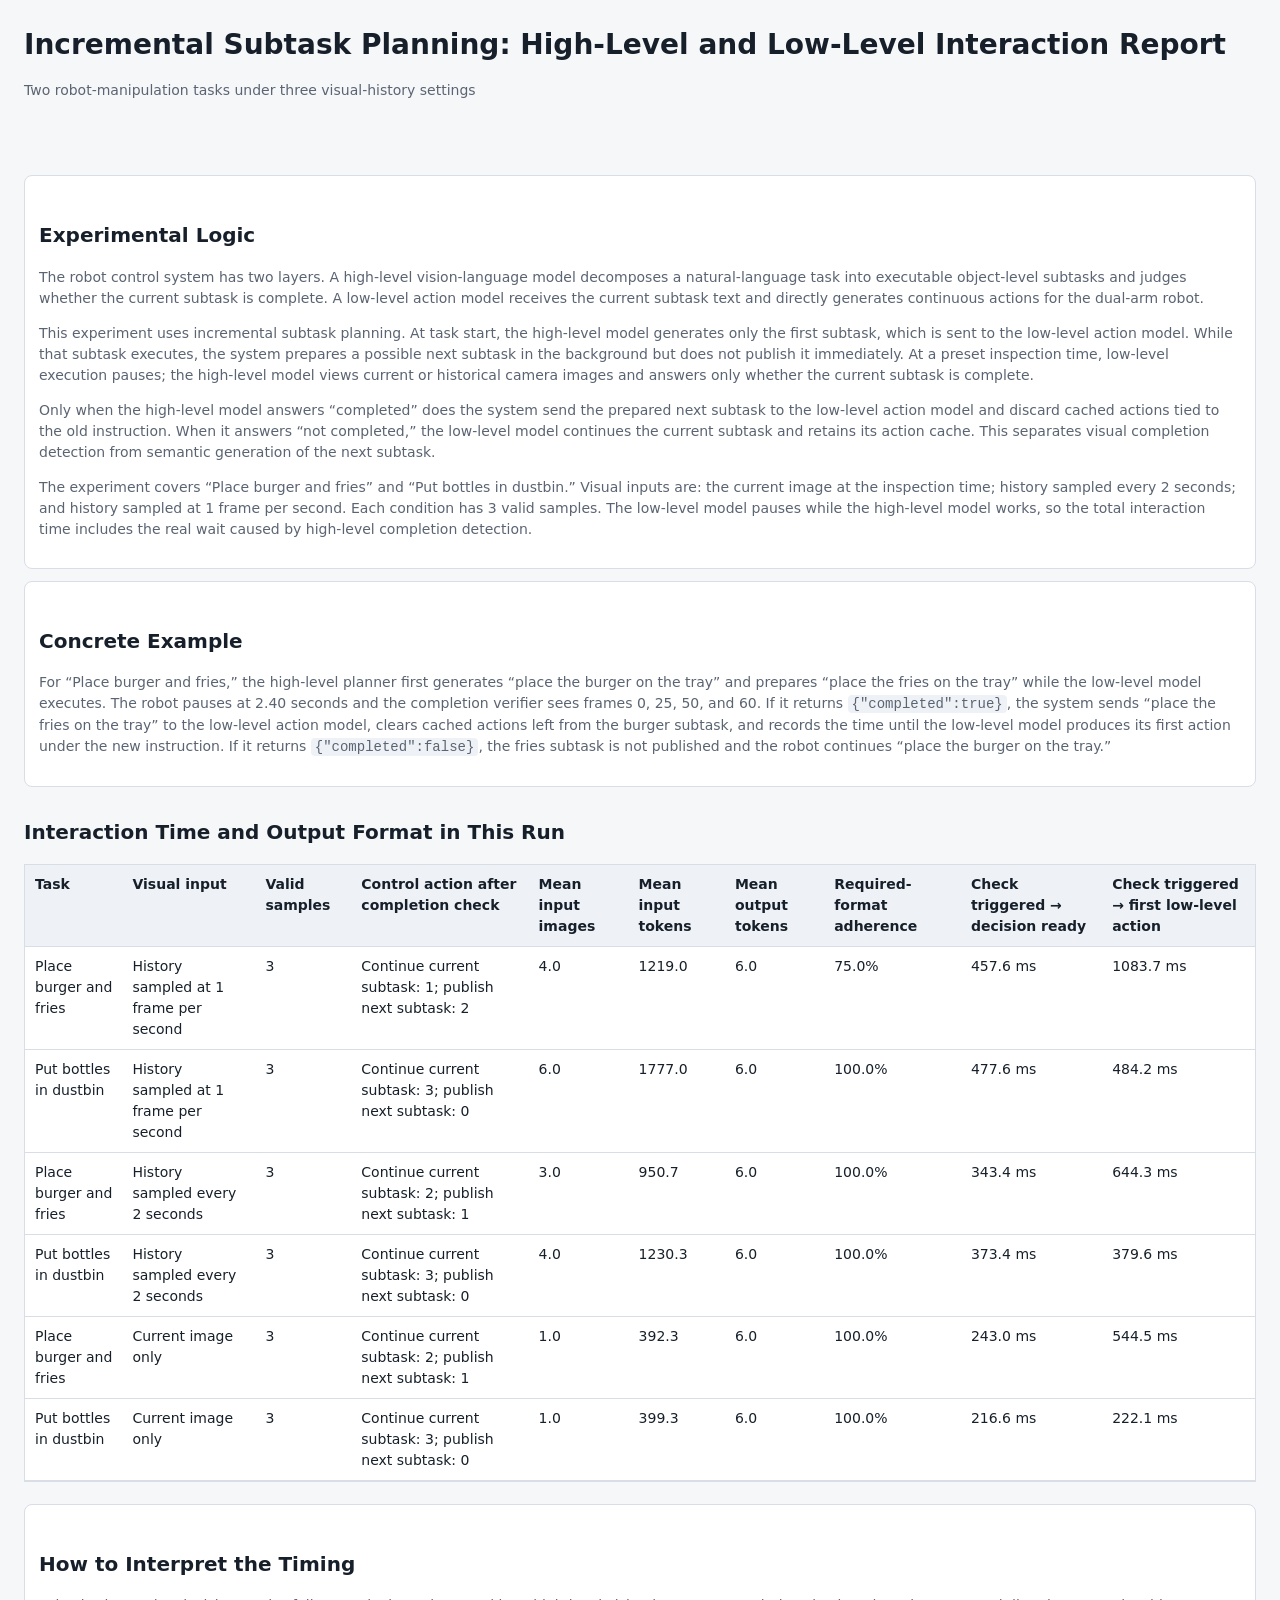
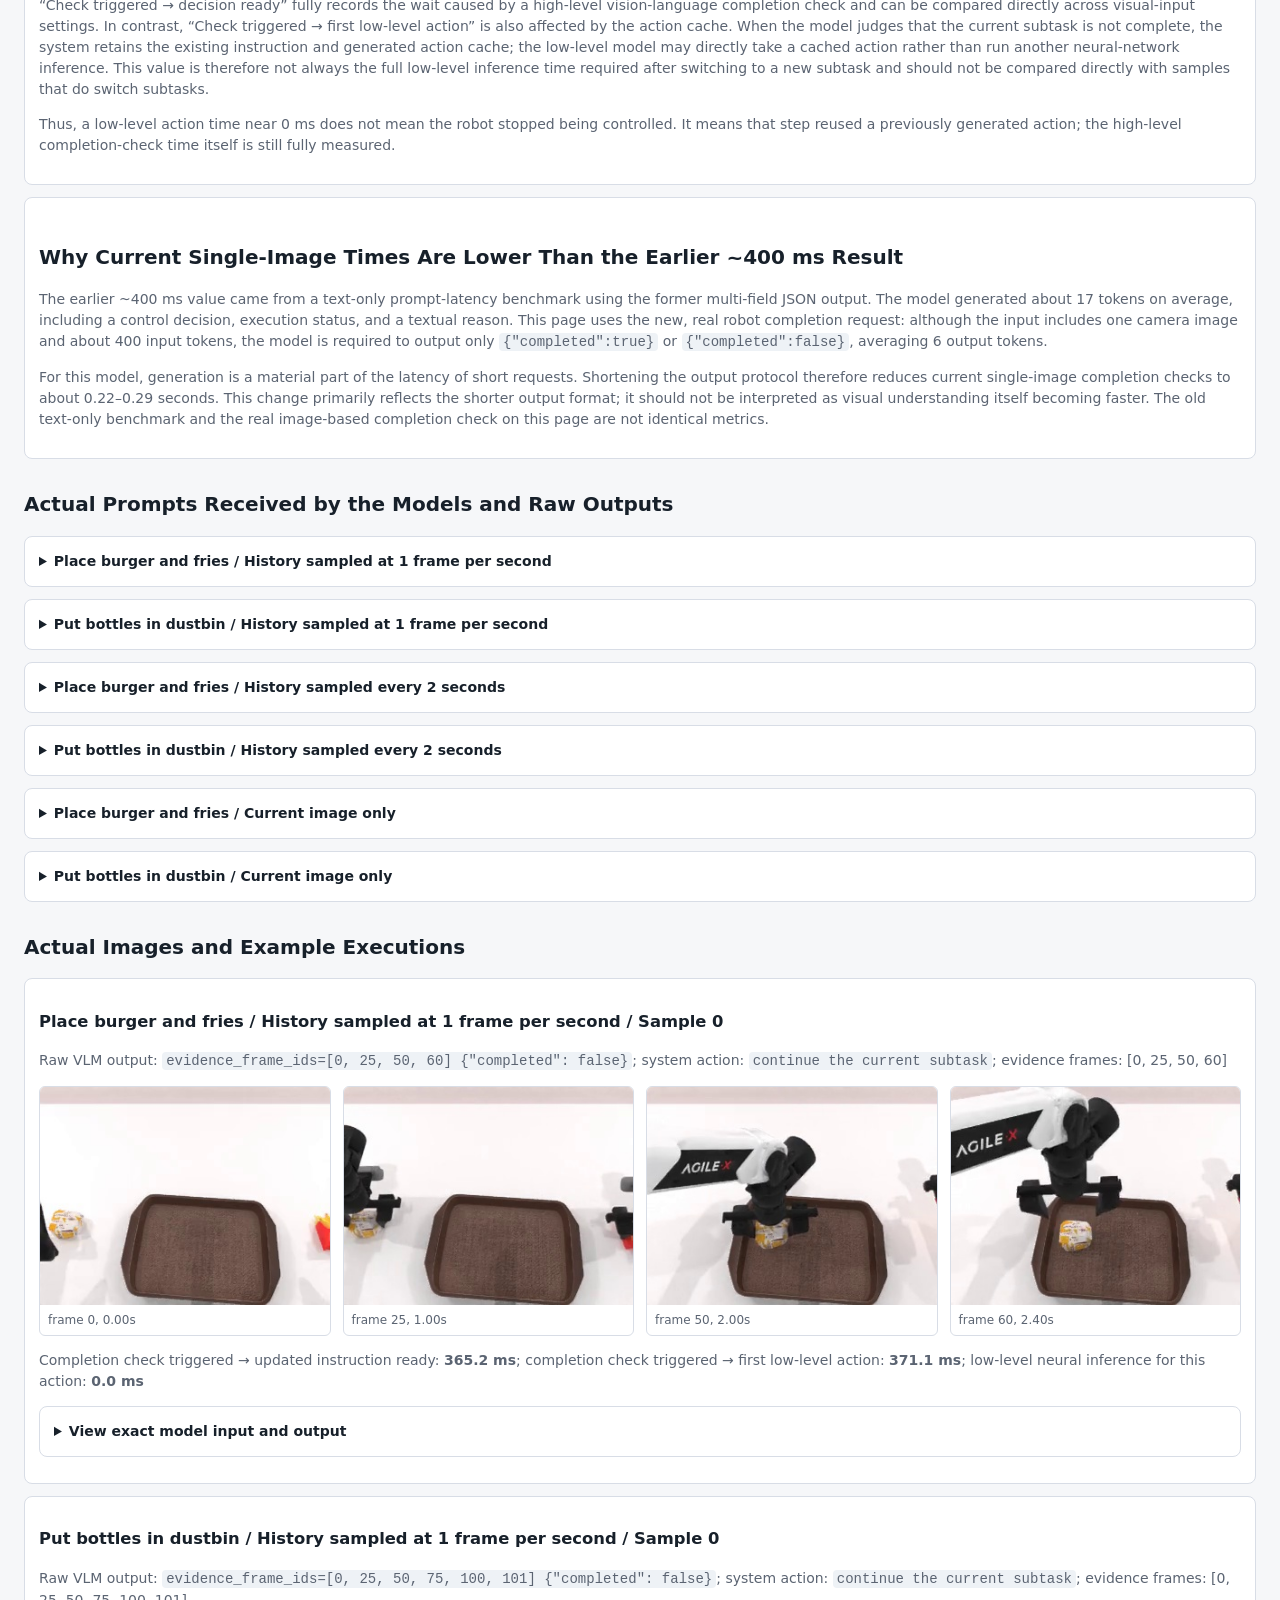
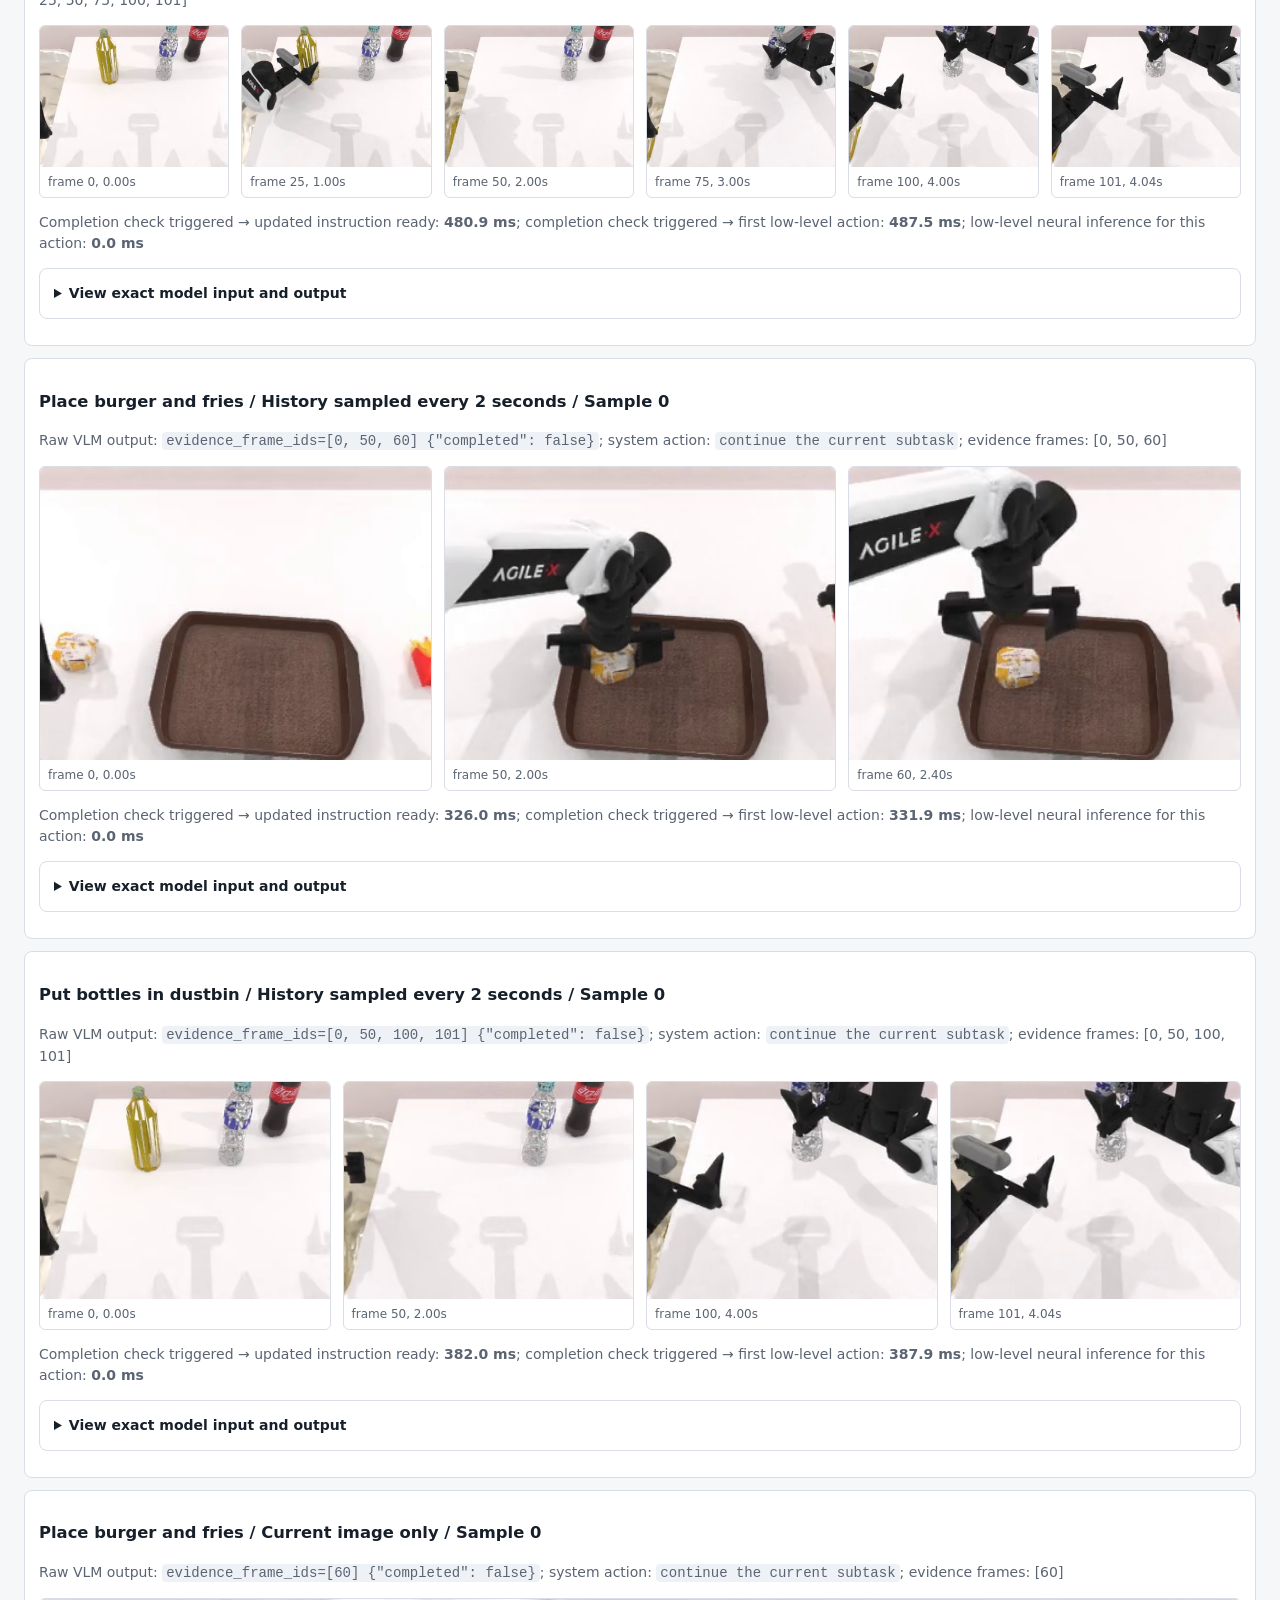
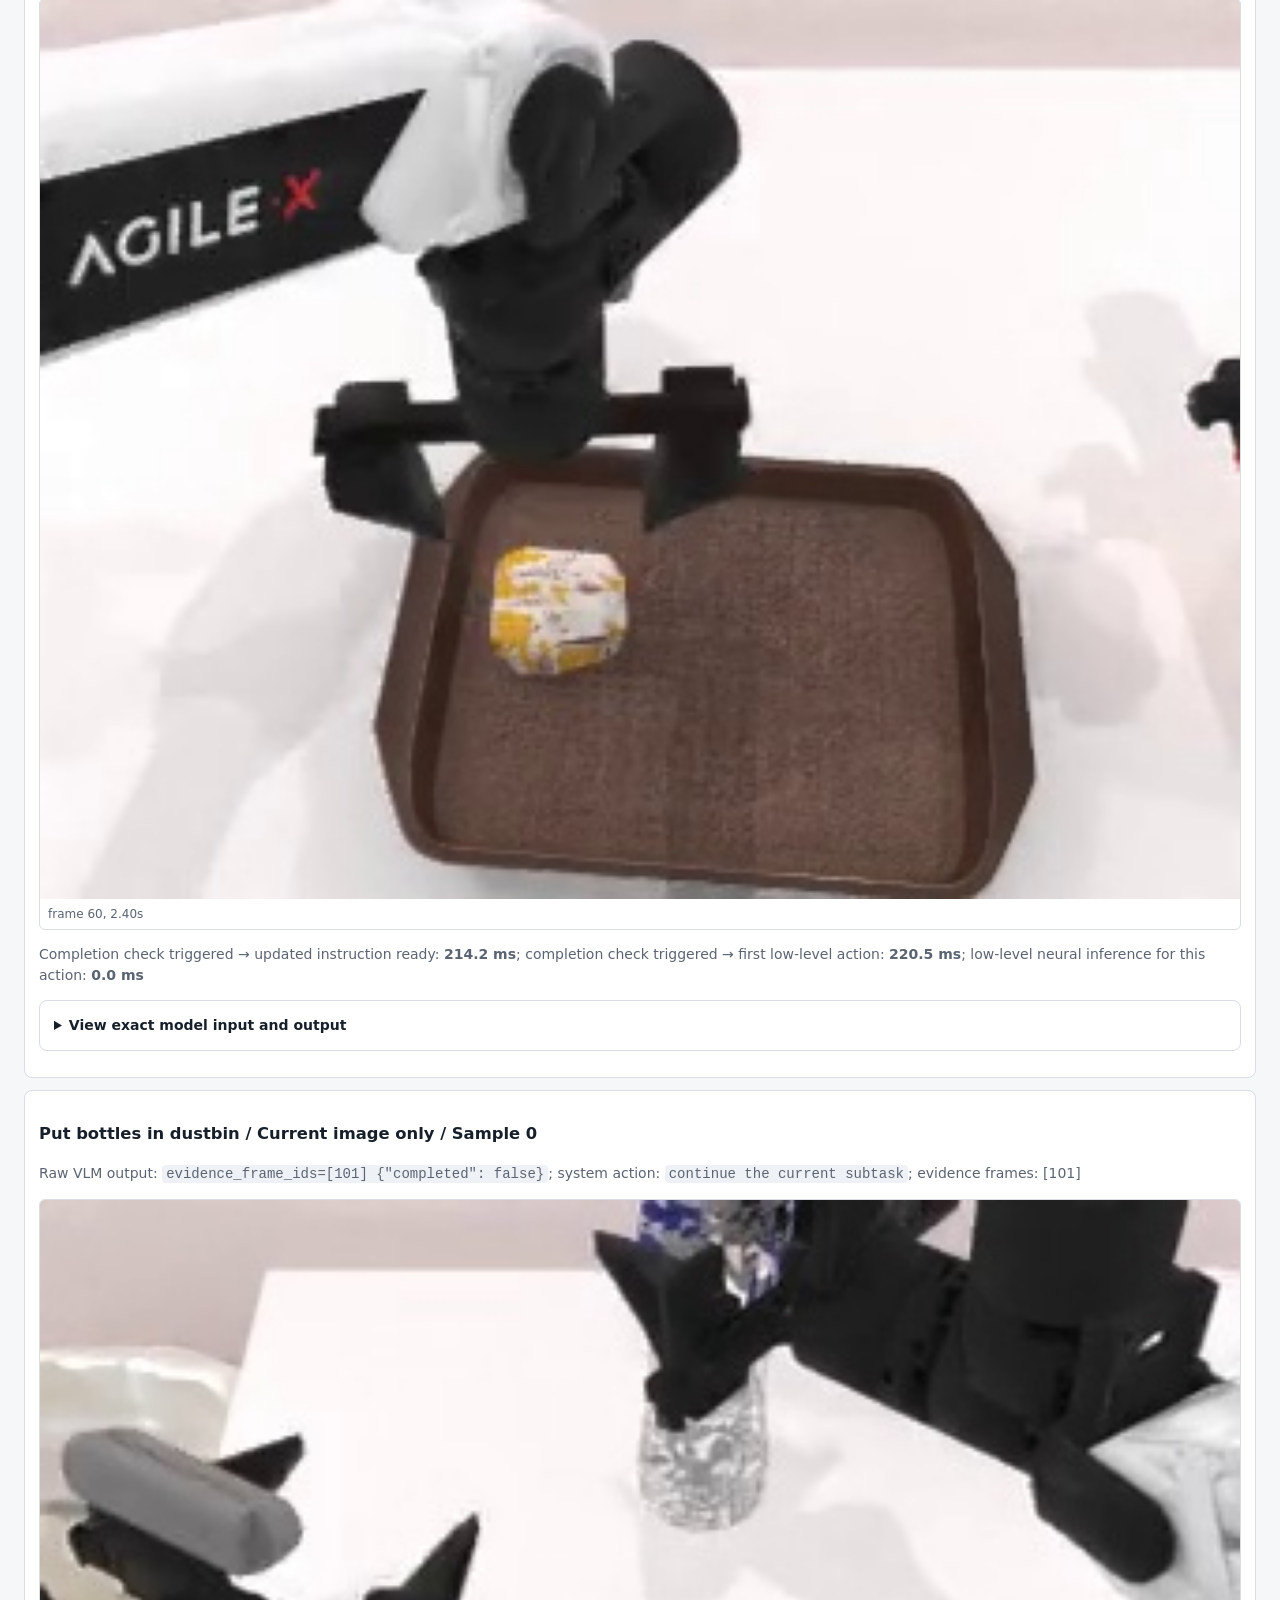
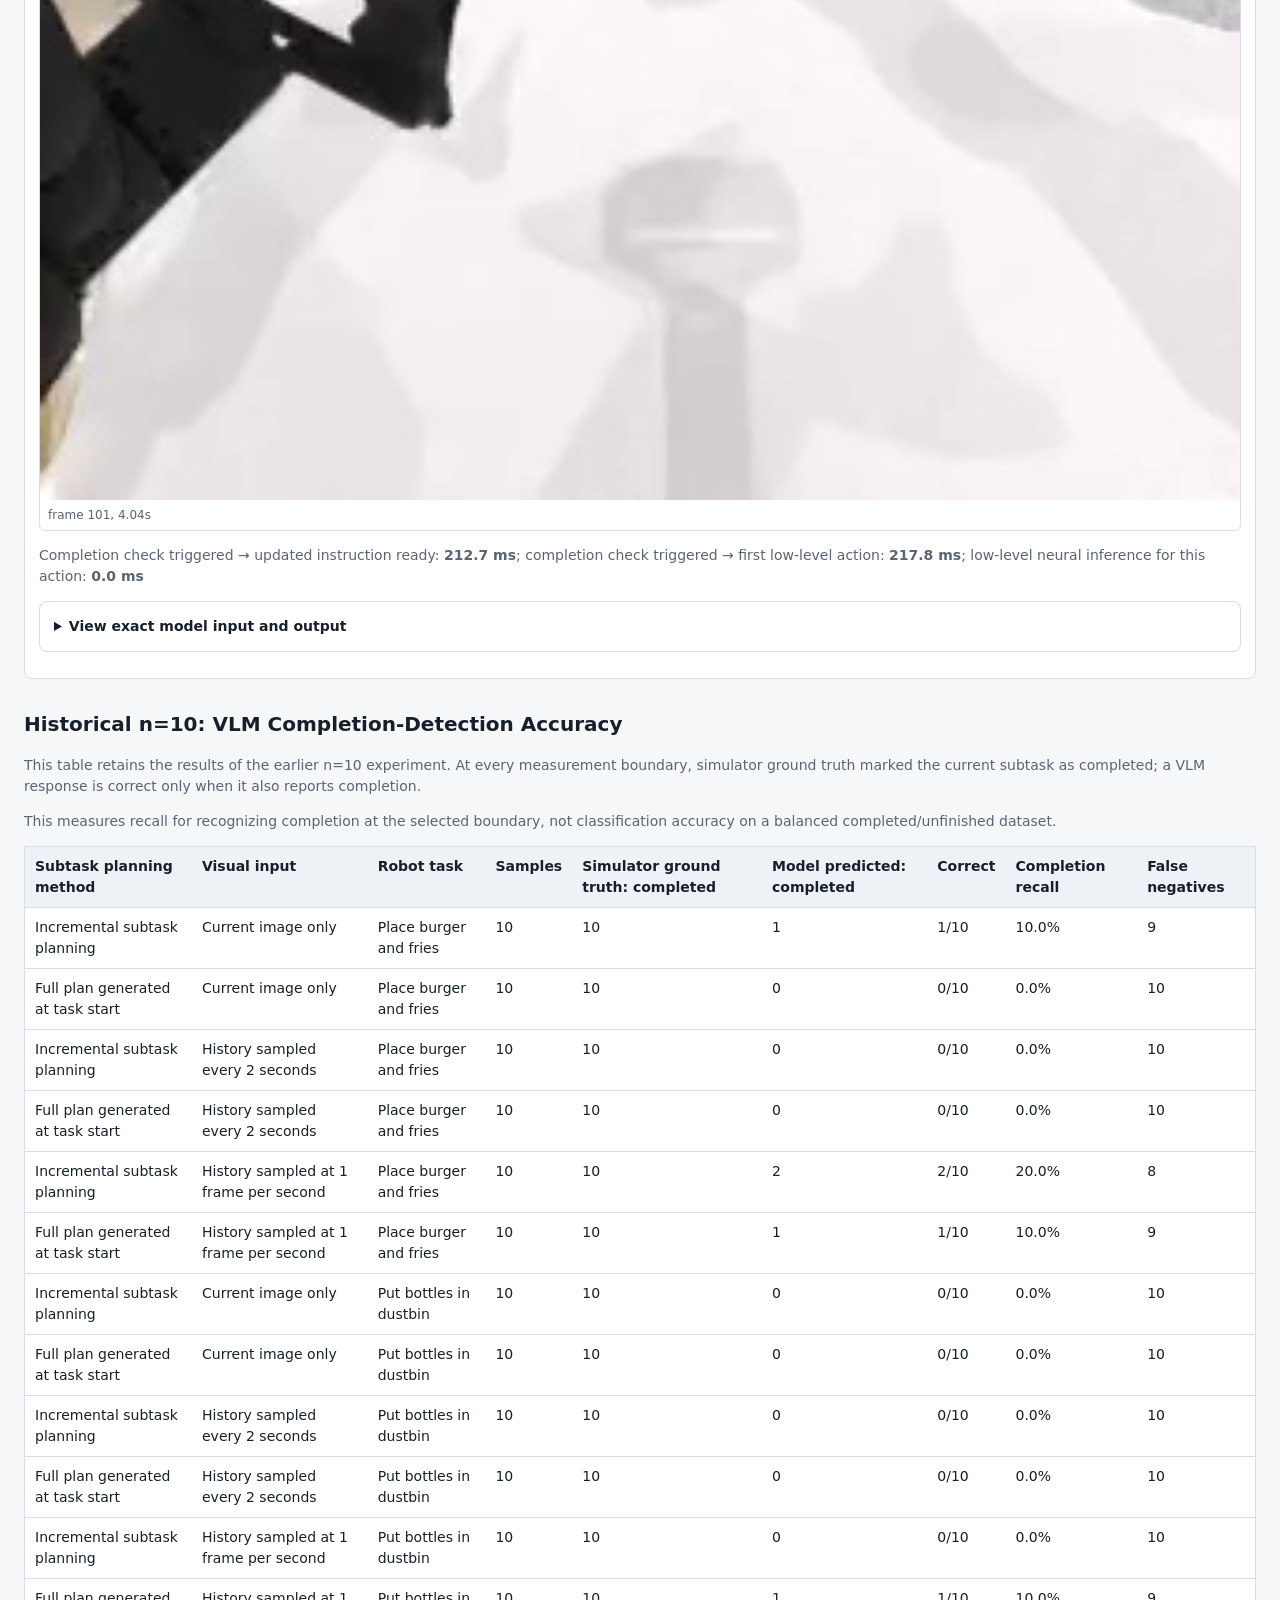
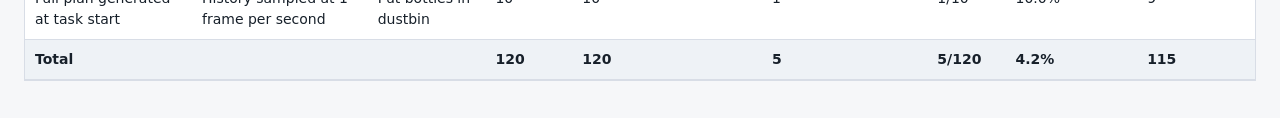
==== docs/high-level-visual-memory-report/index.html @ 2ee96599 "Add high-level visual memory for completion checks" ====
<!doctype html>
<html lang='en'><head><meta charset='utf-8'><meta name='viewport' content='width=device-width, initial-scale=1'>
<title>Incremental Subtask Planning: High-Level and Low-Level Interaction Report</title>
<style>
:root{--text:#17202a;--muted:#5b6472;--line:#d8dde6;--bg:#f6f7f9;--panel:#fff;--accent:#0f766e}
body{margin:0;background:var(--bg);color:var(--text);font:14px/1.5 system-ui,-apple-system,"Segoe UI",sans-serif}
header,main{max-width:1400px;margin:auto;padding:24px} h1{margin:0 0 8px;font-size:28px} h2{margin-top:30px;font-size:20px}
p{color:var(--muted)} table{display:block;width:100%;overflow-x:auto;border-collapse:collapse;background:var(--panel);border:1px solid var(--line);margin:12px 0 22px}
th,td{padding:9px 10px;border-bottom:1px solid var(--line);text-align:left;vertical-align:top} th{background:#eef2f6}
.note,.example,details{background:var(--panel);border:1px solid var(--line);border-radius:8px;padding:14px;margin:12px 0} summary{cursor:pointer;font-weight:650}
pre{white-space:pre-wrap;overflow-wrap:anywhere;background:#101828;color:#f2f4f7;border-radius:6px;padding:12px;font-size:12px}
.frames{display:grid;grid-template-columns:repeat(auto-fit,minmax(190px,1fr));gap:12px} figure{margin:0;border:1px solid var(--line);border-radius:6px;overflow:hidden} img{display:block;width:100%} figcaption{padding:6px 8px;color:var(--muted);font-size:12px}
code{background:#eef2f6;padding:1px 4px;border-radius:4px}
@media (max-width:640px){header,main{padding:16px}h1{font-size:24px}th,td{padding:8px;font-size:12px}}
</style></head><body><header><h1>Incremental Subtask Planning: High-Level and Low-Level Interaction Report</h1><p>Two robot-manipulation tasks under three visual-history settings</p></header><main>
<section class='note'><h2>Experimental Logic</h2>
<p>The robot control system has two layers. A high-level vision-language model decomposes a natural-language task into executable object-level subtasks and judges whether the current subtask is complete. A low-level action model receives the current subtask text and directly generates continuous actions for the dual-arm robot.</p>
<p>This experiment uses incremental subtask planning. At task start, the high-level model generates only the first subtask, which is sent to the low-level action model. While that subtask executes, the system prepares a possible next subtask in the background but does not publish it immediately. At a preset inspection time, low-level execution pauses; the high-level model views current or historical camera images and answers only whether the current subtask is complete.</p>
<p>Only when the high-level model answers “completed” does the system send the prepared next subtask to the low-level action model and discard cached actions tied to the old instruction. When it answers “not completed,” the low-level model continues the current subtask and retains its action cache. This separates visual completion detection from semantic generation of the next subtask.</p>
<p>The experiment covers “Place burger and fries” and “Put bottles in dustbin.” Visual inputs are: the current image at the inspection time; history sampled every 2 seconds; and history sampled at 1 frame per second. Each condition has 3 valid samples. The low-level model pauses while the high-level model works, so the total interaction time includes the real wait caused by high-level completion detection.</p>
</section>
<section class='note'><h2>Concrete Example</h2>
<p>For “Place burger and fries,” the high-level planner first generates “place the burger on the tray” and prepares “place the fries on the tray” while the low-level model executes. The robot pauses at 2.40 seconds and the completion verifier sees frames 0, 25, 50, and 60. If it returns <code>{"completed":true}</code>, the system sends “place the fries on the tray” to the low-level action model, clears cached actions left from the burger subtask, and records the time until the low-level model produces its first action under the new instruction. If it returns <code>{"completed":false}</code>, the fries subtask is not published and the robot continues “place the burger on the tray.”</p></section>
<h2>Interaction Time and Output Format in This Run</h2><table><thead><tr><th>Task</th><th>Visual input</th><th>Valid samples</th><th>Control action after completion check</th><th>Mean input images</th><th>Mean input tokens</th><th>Mean output tokens</th><th>Required-format adherence</th><th>Check triggered → decision ready</th><th>Check triggered → first low-level action</th></tr></thead><tbody><tr><td>Place burger and fries</td><td>History sampled at 1 frame per second</td><td>3</td><td>Continue current subtask: 1; publish next subtask: 2</td><td>4.0</td><td>1219.0</td><td>6.0</td><td>75.0%</td><td>457.6 ms</td><td>1083.7 ms</td></tr><tr><td>Put bottles in dustbin</td><td>History sampled at 1 frame per second</td><td>3</td><td>Continue current subtask: 3; publish next subtask: 0</td><td>6.0</td><td>1777.0</td><td>6.0</td><td>100.0%</td><td>477.6 ms</td><td>484.2 ms</td></tr><tr><td>Place burger and fries</td><td>History sampled every 2 seconds</td><td>3</td><td>Continue current subtask: 2; publish next subtask: 1</td><td>3.0</td><td>950.7</td><td>6.0</td><td>100.0%</td><td>343.4 ms</td><td>644.3 ms</td></tr><tr><td>Put bottles in dustbin</td><td>History sampled every 2 seconds</td><td>3</td><td>Continue current subtask: 3; publish next subtask: 0</td><td>4.0</td><td>1230.3</td><td>6.0</td><td>100.0%</td><td>373.4 ms</td><td>379.6 ms</td></tr><tr><td>Place burger and fries</td><td>Current image only</td><td>3</td><td>Continue current subtask: 2; publish next subtask: 1</td><td>1.0</td><td>392.3</td><td>6.0</td><td>100.0%</td><td>243.0 ms</td><td>544.5 ms</td></tr><tr><td>Put bottles in dustbin</td><td>Current image only</td><td>3</td><td>Continue current subtask: 3; publish next subtask: 0</td><td>1.0</td><td>399.3</td><td>6.0</td><td>100.0%</td><td>216.6 ms</td><td>222.1 ms</td></tr></tbody></table>
<section class='note'><h2>How to Interpret the Timing</h2><p>“Check triggered → decision ready” fully records the wait caused by a high-level vision-language completion check and can be compared directly across visual-input settings. In contrast, “Check triggered → first low-level action” is also affected by the action cache. When the model judges that the current subtask is not complete, the system retains the existing instruction and generated action cache; the low-level model may directly take a cached action rather than run another neural-network inference. This value is therefore not always the full low-level inference time required after switching to a new subtask and should not be compared directly with samples that do switch subtasks.</p><p>Thus, a low-level action time near 0 ms does not mean the robot stopped being controlled. It means that step reused a previously generated action; the high-level completion-check time itself is still fully measured.</p></section>
<section class='note'><h2>Why Current Single-Image Times Are Lower Than the Earlier ~400 ms Result</h2><p>The earlier ~400 ms value came from a text-only prompt-latency benchmark using the former multi-field JSON output. The model generated about 17 tokens on average, including a control decision, execution status, and a textual reason. This page uses the new, real robot completion request: although the input includes one camera image and about 400 input tokens, the model is required to output only <code>{"completed":true}</code> or <code>{"completed":false}</code>, averaging 6 output tokens.</p><p>For this model, generation is a material part of the latency of short requests. Shortening the output protocol therefore reduces current single-image completion checks to about 0.22–0.29 seconds. This change primarily reflects the shorter output format; it should not be interpreted as visual understanding itself becoming faster. The old text-only benchmark and the real image-based completion check on this page are not identical metrics.</p></section>
<h2>Actual Prompts Received by the Models and Raw Outputs</h2><details><summary>Place burger and fries / History sampled at 1 frame per second</summary><p>The following is the exact English input sent to the models and their raw output, retained for reproducibility.</p><h4>Completion verifier: full input</h4><pre>Verify whether the current robot subtask is completed.
Task: Pick up the rounded rectangular hamburg wrap and the Golden fries in red carton box together, then drop on the medium flat tray
Current subtask: Pick up the rounded rectangular hamburg wrap and the Golden fries in red carton box and place them on the medium flat tray
Images: 4 accumulated head-camera frames not previously sent to high-level: [0, 25, 50, 60]
Use completed=true only when the subtask&#x27;s final goal state is clearly visible. Otherwise use completed=false.
Return exactly one JSON object and no Markdown:
{&quot;completed&quot;: true | false}</pre><h4>Completion verifier: raw output</h4><pre>evidence_frame_ids=[0, 25, 50, 60]
{&quot;completed&quot;: false}</pre><h4>Next-subtask planner: full input</h4><pre>Generate the next object-level robot subtask.
Task: Pick up the rounded rectangular hamburg wrap and the Golden fries in red carton box together, then drop on the medium flat tray
Current subtask: Pick up the rounded rectangular hamburg wrap and the Golden fries in red carton box and place them on the medium flat tray
Next subtask index: 2
The new subtask must name the object and its final target.
Do not repeat the current subtask. Do not verify completion.
Do not output a grasp-only, lift-only, move-only, or release-only step.
Return exactly one JSON object and no Markdown:
{&quot;next_subtask&quot;: string}</pre><h4>Next-subtask planner: raw output</h4><pre>evidence_frame_ids=[]; text_only=true
{&quot;next_subtask&quot;: &quot;Pick up the rounded rectangular hamburg wrap and place it on the medium flat tray&quot;}</pre></details><details><summary>Put bottles in dustbin / History sampled at 1 frame per second</summary><p>The following is the exact English input sent to the models and their raw output, retained for reproducibility.</p><h4>Completion verifier: full input</h4><pre>Verify whether the current robot subtask is completed.
Task: Move the plastic bottle with two distinct parts, the bottle with blue highlights, and the plastic bottle with ridges near bottom into the curved rectangular trash can on the left of the table.
Current subtask: Move the plastic bottle with two distinct parts into the curved rectangular trash can on the left of the table.
Images: 6 accumulated head-camera frames not previously sent to high-level: [0, 25, 50, 75, 100, 101]
Use completed=true only when the subtask&#x27;s final goal state is clearly visible. Otherwise use completed=false.
Return exactly one JSON object and no Markdown:
{&quot;completed&quot;: true | false}</pre><h4>Completion verifier: raw output</h4><pre>evidence_frame_ids=[0, 25, 50, 75, 100, 101]
{&quot;completed&quot;: false}</pre><h4>Next-subtask planner: full input</h4><pre>Generate the next object-level robot subtask.
Task: Move the plastic bottle with two distinct parts, the bottle with blue highlights, and the plastic bottle with ridges near bottom into the curved rectangular trash can on the left of the table.
Current subtask: Move the plastic bottle with two distinct parts into the curved rectangular trash can on the left of the table.
Next subtask index: 2
The new subtask must name the object and its final target.
Do not repeat the current subtask. Do not verify completion.
Do not output a grasp-only, lift-only, move-only, or release-only step.
Return exactly one JSON object and no Markdown:
{&quot;next_subtask&quot;: string}</pre><h4>Next-subtask planner: raw output</h4><pre>evidence_frame_ids=[]; text_only=true
{&quot;next_subtask&quot;: &quot;Move the bottle with blue highlights into the curved rectangular trash can on the left of the table.&quot;}</pre></details><details><summary>Place burger and fries / History sampled every 2 seconds</summary><p>The following is the exact English input sent to the models and their raw output, retained for reproducibility.</p><h4>Completion verifier: full input</h4><pre>Verify whether the current robot subtask is completed.
Task: Pick up the rounded rectangular hamburg wrap and the Crispy potato fries with red box and place them on the flat brown serving tray.
Current subtask: Pick up the rounded rectangular hamburg wrap and place it on the flat brown serving tray
Images: 3 accumulated head-camera frames not previously sent to high-level: [0, 50, 60]
Use completed=true only when the subtask&#x27;s final goal state is clearly visible. Otherwise use completed=false.
Return exactly one JSON object and no Markdown:
{&quot;completed&quot;: true | false}</pre><h4>Completion verifier: raw output</h4><pre>evidence_frame_ids=[0, 50, 60]
{&quot;completed&quot;: false}</pre><h4>Next-subtask planner: full input</h4><pre>Generate the next object-level robot subtask.
Task: Pick up the rounded rectangular hamburg wrap and the Crispy potato fries with red box and place them on the flat brown serving tray.
Current subtask: Pick up the rounded rectangular hamburg wrap and place it on the flat brown serving tray
Next subtask index: 2
The new subtask must name the object and its final target.
Do not repeat the current subtask. Do not verify completion.
Do not output a grasp-only, lift-only, move-only, or release-only step.
Return exactly one JSON object and no Markdown:
{&quot;next_subtask&quot;: string}</pre><h4>Next-subtask planner: raw output</h4><pre>evidence_frame_ids=[]; text_only=true
{&quot;next_subtask&quot;: &quot;Pick up the Crispy potato fries with red box and place them on the flat brown serving tray&quot;}</pre></details><details><summary>Put bottles in dustbin / History sampled every 2 seconds</summary><p>The following is the exact English input sent to the models and their raw output, retained for reproducibility.</p><h4>Completion verifier: full input</h4><pre>Verify whether the current robot subtask is completed.
Task: Pick up the plastic bottle with two distinct parts and drop it into the simple black garbage bin, do the same for the bottle with blue highlights and the bottle with red screw cap.
Current subtask: Pick up the plastic bottle with two distinct parts and drop it into the simple black garbage bin
Images: 4 accumulated head-camera frames not previously sent to high-level: [0, 50, 100, 101]
Use completed=true only when the subtask&#x27;s final goal state is clearly visible. Otherwise use completed=false.
Return exactly one JSON object and no Markdown:
{&quot;completed&quot;: true | false}</pre><h4>Completion verifier: raw output</h4><pre>evidence_frame_ids=[0, 50, 100, 101]
{&quot;completed&quot;: false}</pre><h4>Next-subtask planner: full input</h4><pre>Generate the next object-level robot subtask.
Task: Pick up the plastic bottle with two distinct parts and drop it into the simple black garbage bin, do the same for the bottle with blue highlights and the bottle with red screw cap.
Current subtask: Pick up the plastic bottle with two distinct parts and drop it into the simple black garbage bin
Next subtask index: 2
The new subtask must name the object and its final target.
Do not repeat the current subtask. Do not verify completion.
Do not output a grasp-only, lift-only, move-only, or release-only step.
Return exactly one JSON object and no Markdown:
{&quot;next_subtask&quot;: string}</pre><h4>Next-subtask planner: raw output</h4><pre>evidence_frame_ids=[]; text_only=true
{&quot;next_subtask&quot;: &quot;Pick up the bottle with blue highlights and drop it into the simple black garbage bin&quot;}</pre></details><details><summary>Place burger and fries / Current image only</summary><p>The following is the exact English input sent to the models and their raw output, retained for reproducibility.</p><h4>Completion verifier: full input</h4><pre>Verify whether the current robot subtask is completed.
Task: Pick up the hamburg with uneven white surface and the Crispy potato fries with red box and place them on the flat brown serving tray.
Current subtask: Pick up the hamburg with uneven white surface and place it on the flat brown serving tray
Images: one current head-camera frame
Use completed=true only when the subtask&#x27;s final goal state is clearly visible. Otherwise use completed=false.
Return exactly one JSON object and no Markdown:
{&quot;completed&quot;: true | false}</pre><h4>Completion verifier: raw output</h4><pre>evidence_frame_ids=[60]
{&quot;completed&quot;: false}</pre><h4>Next-subtask planner: full input</h4><pre>Generate the next object-level robot subtask.
Task: Pick up the hamburg with uneven white surface and the Crispy potato fries with red box and place them on the flat brown serving tray.
Current subtask: Pick up the hamburg with uneven white surface and place it on the flat brown serving tray
Next subtask index: 2
The new subtask must name the object and its final target.
Do not repeat the current subtask. Do not verify completion.
Do not output a grasp-only, lift-only, move-only, or release-only step.
Return exactly one JSON object and no Markdown:
{&quot;next_subtask&quot;: string}</pre><h4>Next-subtask planner: raw output</h4><pre>evidence_frame_ids=[]; text_only=true
{&quot;next_subtask&quot;: &quot;Pick up the Crispy potato fries with red box and place them on the flat brown serving tray&quot;}</pre></details><details><summary>Put bottles in dustbin / Current image only</summary><p>The following is the exact English input sent to the models and their raw output, retained for reproducibility.</p><h4>Completion verifier: full input</h4><pre>Verify whether the current robot subtask is completed.
Task: Pick up the yellow plastic bottle, drop it into the simple black garbage bin, then repeat for the bottle with blue highlights and the medium black bottle.
Current subtask: Pick up the yellow plastic bottle and drop it into the simple black garbage bin
Images: one current head-camera frame
Use completed=true only when the subtask&#x27;s final goal state is clearly visible. Otherwise use completed=false.
Return exactly one JSON object and no Markdown:
{&quot;completed&quot;: true | false}</pre><h4>Completion verifier: raw output</h4><pre>evidence_frame_ids=[101]
{&quot;completed&quot;: false}</pre><h4>Next-subtask planner: full input</h4><pre>Generate the next object-level robot subtask.
Task: Pick up the yellow plastic bottle, drop it into the simple black garbage bin, then repeat for the bottle with blue highlights and the medium black bottle.
Current subtask: Pick up the yellow plastic bottle and drop it into the simple black garbage bin
Next subtask index: 2
The new subtask must name the object and its final target.
Do not repeat the current subtask. Do not verify completion.
Do not output a grasp-only, lift-only, move-only, or release-only step.
Return exactly one JSON object and no Markdown:
{&quot;next_subtask&quot;: string}</pre><h4>Next-subtask planner: raw output</h4><pre>evidence_frame_ids=[]; text_only=true
{&quot;next_subtask&quot;: &quot;Pick up the bottle with blue highlights and drop it into the simple black garbage bin&quot;}</pre></details>
<h2>Actual Images and Example Executions</h2><article class='example'><h3>Place burger and fries / History sampled at 1 frame per second / Sample 0</h3><p>Raw VLM output: <code>evidence_frame_ids=[0, 25, 50, 60]
{&quot;completed&quot;: false}</code>; system action: <code>continue the current subtask</code>; evidence frames: [0, 25, 50, 60]</p><div class='frames'><figure><img src='frames/minimal_next/1hz_next_place_burger_fries_ep0_f0.jpg' alt='Place burger and fries / History sampled at 1 frame per second frame 0'><figcaption>frame 0, 0.00s</figcaption></figure><figure><img src='frames/minimal_next/1hz_next_place_burger_fries_ep0_f25.jpg' alt='Place burger and fries / History sampled at 1 frame per second frame 25'><figcaption>frame 25, 1.00s</figcaption></figure><figure><img src='frames/minimal_next/1hz_next_place_burger_fries_ep0_f50.jpg' alt='Place burger and fries / History sampled at 1 frame per second frame 50'><figcaption>frame 50, 2.00s</figcaption></figure><figure><img src='frames/minimal_next/1hz_next_place_burger_fries_ep0_f60.jpg' alt='Place burger and fries / History sampled at 1 frame per second frame 60'><figcaption>frame 60, 2.40s</figcaption></figure></div><p>Completion check triggered → updated instruction ready: <b>365.2 ms</b>; completion check triggered → first low-level action: <b>371.1 ms</b>; low-level neural inference for this action: <b>0.0 ms</b></p><details><summary>View exact model input and output</summary><p>The following is the exact English input sent to the models and their raw output, retained for reproducibility.</p><h4>Completion verifier: full input</h4><pre>Verify whether the current robot subtask is completed.
Task: Pick up the rounded rectangular hamburg wrap and the Golden fries in red carton box together, then drop on the medium flat tray
Current subtask: Pick up the rounded rectangular hamburg wrap and the Golden fries in red carton box and place them on the medium flat tray
Images: 4 accumulated head-camera frames not previously sent to high-level: [0, 25, 50, 60]
Use completed=true only when the subtask&#x27;s final goal state is clearly visible. Otherwise use completed=false.
Return exactly one JSON object and no Markdown:
{&quot;completed&quot;: true | false}</pre><h4>Completion verifier: raw output</h4><pre>evidence_frame_ids=[0, 25, 50, 60]
{&quot;completed&quot;: false}</pre><h4>Next-subtask planner: full input</h4><pre>Generate the next object-level robot subtask.
Task: Pick up the rounded rectangular hamburg wrap and the Golden fries in red carton box together, then drop on the medium flat tray
Current subtask: Pick up the rounded rectangular hamburg wrap and the Golden fries in red carton box and place them on the medium flat tray
Next subtask index: 2
The new subtask must name the object and its final target.
Do not repeat the current subtask. Do not verify completion.
Do not output a grasp-only, lift-only, move-only, or release-only step.
Return exactly one JSON object and no Markdown:
{&quot;next_subtask&quot;: string}</pre><h4>Next-subtask planner: raw output</h4><pre>evidence_frame_ids=[]; text_only=true
{&quot;next_subtask&quot;: &quot;Pick up the rounded rectangular hamburg wrap and place it on the medium flat tray&quot;}</pre></details></article><article class='example'><h3>Put bottles in dustbin / History sampled at 1 frame per second / Sample 0</h3><p>Raw VLM output: <code>evidence_frame_ids=[0, 25, 50, 75, 100, 101]
{&quot;completed&quot;: false}</code>; system action: <code>continue the current subtask</code>; evidence frames: [0, 25, 50, 75, 100, 101]</p><div class='frames'><figure><img src='frames/minimal_next/1hz_next_put_bottles_dustbin_ep0_f0.jpg' alt='Put bottles in dustbin / History sampled at 1 frame per second frame 0'><figcaption>frame 0, 0.00s</figcaption></figure><figure><img src='frames/minimal_next/1hz_next_put_bottles_dustbin_ep0_f25.jpg' alt='Put bottles in dustbin / History sampled at 1 frame per second frame 25'><figcaption>frame 25, 1.00s</figcaption></figure><figure><img src='frames/minimal_next/1hz_next_put_bottles_dustbin_ep0_f50.jpg' alt='Put bottles in dustbin / History sampled at 1 frame per second frame 50'><figcaption>frame 50, 2.00s</figcaption></figure><figure><img src='frames/minimal_next/1hz_next_put_bottles_dustbin_ep0_f75.jpg' alt='Put bottles in dustbin / History sampled at 1 frame per second frame 75'><figcaption>frame 75, 3.00s</figcaption></figure><figure><img src='frames/minimal_next/1hz_next_put_bottles_dustbin_ep0_f100.jpg' alt='Put bottles in dustbin / History sampled at 1 frame per second frame 100'><figcaption>frame 100, 4.00s</figcaption></figure><figure><img src='frames/minimal_next/1hz_next_put_bottles_dustbin_ep0_f101.jpg' alt='Put bottles in dustbin / History sampled at 1 frame per second frame 101'><figcaption>frame 101, 4.04s</figcaption></figure></div><p>Completion check triggered → updated instruction ready: <b>480.9 ms</b>; completion check triggered → first low-level action: <b>487.5 ms</b>; low-level neural inference for this action: <b>0.0 ms</b></p><details><summary>View exact model input and output</summary><p>The following is the exact English input sent to the models and their raw output, retained for reproducibility.</p><h4>Completion verifier: full input</h4><pre>Verify whether the current robot subtask is completed.
Task: Move the plastic bottle with two distinct parts, the bottle with blue highlights, and the plastic bottle with ridges near bottom into the curved rectangular trash can on the left of the table.
Current subtask: Move the plastic bottle with two distinct parts into the curved rectangular trash can on the left of the table.
Images: 6 accumulated head-camera frames not previously sent to high-level: [0, 25, 50, 75, 100, 101]
Use completed=true only when the subtask&#x27;s final goal state is clearly visible. Otherwise use completed=false.
Return exactly one JSON object and no Markdown:
{&quot;completed&quot;: true | false}</pre><h4>Completion verifier: raw output</h4><pre>evidence_frame_ids=[0, 25, 50, 75, 100, 101]
{&quot;completed&quot;: false}</pre><h4>Next-subtask planner: full input</h4><pre>Generate the next object-level robot subtask.
Task: Move the plastic bottle with two distinct parts, the bottle with blue highlights, and the plastic bottle with ridges near bottom into the curved rectangular trash can on the left of the table.
Current subtask: Move the plastic bottle with two distinct parts into the curved rectangular trash can on the left of the table.
Next subtask index: 2
The new subtask must name the object and its final target.
Do not repeat the current subtask. Do not verify completion.
Do not output a grasp-only, lift-only, move-only, or release-only step.
Return exactly one JSON object and no Markdown:
{&quot;next_subtask&quot;: string}</pre><h4>Next-subtask planner: raw output</h4><pre>evidence_frame_ids=[]; text_only=true
{&quot;next_subtask&quot;: &quot;Move the bottle with blue highlights into the curved rectangular trash can on the left of the table.&quot;}</pre></details></article><article class='example'><h3>Place burger and fries / History sampled every 2 seconds / Sample 0</h3><p>Raw VLM output: <code>evidence_frame_ids=[0, 50, 60]
{&quot;completed&quot;: false}</code>; system action: <code>continue the current subtask</code>; evidence frames: [0, 50, 60]</p><div class='frames'><figure><img src='frames/minimal_next/2s_next_place_burger_fries_ep0_f0.jpg' alt='Place burger and fries / History sampled every 2 seconds frame 0'><figcaption>frame 0, 0.00s</figcaption></figure><figure><img src='frames/minimal_next/2s_next_place_burger_fries_ep0_f50.jpg' alt='Place burger and fries / History sampled every 2 seconds frame 50'><figcaption>frame 50, 2.00s</figcaption></figure><figure><img src='frames/minimal_next/2s_next_place_burger_fries_ep0_f60.jpg' alt='Place burger and fries / History sampled every 2 seconds frame 60'><figcaption>frame 60, 2.40s</figcaption></figure></div><p>Completion check triggered → updated instruction ready: <b>326.0 ms</b>; completion check triggered → first low-level action: <b>331.9 ms</b>; low-level neural inference for this action: <b>0.0 ms</b></p><details><summary>View exact model input and output</summary><p>The following is the exact English input sent to the models and their raw output, retained for reproducibility.</p><h4>Completion verifier: full input</h4><pre>Verify whether the current robot subtask is completed.
Task: Pick up the rounded rectangular hamburg wrap and the Crispy potato fries with red box and place them on the flat brown serving tray.
Current subtask: Pick up the rounded rectangular hamburg wrap and place it on the flat brown serving tray
Images: 3 accumulated head-camera frames not previously sent to high-level: [0, 50, 60]
Use completed=true only when the subtask&#x27;s final goal state is clearly visible. Otherwise use completed=false.
Return exactly one JSON object and no Markdown:
{&quot;completed&quot;: true | false}</pre><h4>Completion verifier: raw output</h4><pre>evidence_frame_ids=[0, 50, 60]
{&quot;completed&quot;: false}</pre><h4>Next-subtask planner: full input</h4><pre>Generate the next object-level robot subtask.
Task: Pick up the rounded rectangular hamburg wrap and the Crispy potato fries with red box and place them on the flat brown serving tray.
Current subtask: Pick up the rounded rectangular hamburg wrap and place it on the flat brown serving tray
Next subtask index: 2
The new subtask must name the object and its final target.
Do not repeat the current subtask. Do not verify completion.
Do not output a grasp-only, lift-only, move-only, or release-only step.
Return exactly one JSON object and no Markdown:
{&quot;next_subtask&quot;: string}</pre><h4>Next-subtask planner: raw output</h4><pre>evidence_frame_ids=[]; text_only=true
{&quot;next_subtask&quot;: &quot;Pick up the Crispy potato fries with red box and place them on the flat brown serving tray&quot;}</pre></details></article><article class='example'><h3>Put bottles in dustbin / History sampled every 2 seconds / Sample 0</h3><p>Raw VLM output: <code>evidence_frame_ids=[0, 50, 100, 101]
{&quot;completed&quot;: false}</code>; system action: <code>continue the current subtask</code>; evidence frames: [0, 50, 100, 101]</p><div class='frames'><figure><img src='frames/minimal_next/2s_next_put_bottles_dustbin_ep0_f0.jpg' alt='Put bottles in dustbin / History sampled every 2 seconds frame 0'><figcaption>frame 0, 0.00s</figcaption></figure><figure><img src='frames/minimal_next/2s_next_put_bottles_dustbin_ep0_f50.jpg' alt='Put bottles in dustbin / History sampled every 2 seconds frame 50'><figcaption>frame 50, 2.00s</figcaption></figure><figure><img src='frames/minimal_next/2s_next_put_bottles_dustbin_ep0_f100.jpg' alt='Put bottles in dustbin / History sampled every 2 seconds frame 100'><figcaption>frame 100, 4.00s</figcaption></figure><figure><img src='frames/minimal_next/2s_next_put_bottles_dustbin_ep0_f101.jpg' alt='Put bottles in dustbin / History sampled every 2 seconds frame 101'><figcaption>frame 101, 4.04s</figcaption></figure></div><p>Completion check triggered → updated instruction ready: <b>382.0 ms</b>; completion check triggered → first low-level action: <b>387.9 ms</b>; low-level neural inference for this action: <b>0.0 ms</b></p><details><summary>View exact model input and output</summary><p>The following is the exact English input sent to the models and their raw output, retained for reproducibility.</p><h4>Completion verifier: full input</h4><pre>Verify whether the current robot subtask is completed.
Task: Pick up the plastic bottle with two distinct parts and drop it into the simple black garbage bin, do the same for the bottle with blue highlights and the bottle with red screw cap.
Current subtask: Pick up the plastic bottle with two distinct parts and drop it into the simple black garbage bin
Images: 4 accumulated head-camera frames not previously sent to high-level: [0, 50, 100, 101]
Use completed=true only when the subtask&#x27;s final goal state is clearly visible. Otherwise use completed=false.
Return exactly one JSON object and no Markdown:
{&quot;completed&quot;: true | false}</pre><h4>Completion verifier: raw output</h4><pre>evidence_frame_ids=[0, 50, 100, 101]
{&quot;completed&quot;: false}</pre><h4>Next-subtask planner: full input</h4><pre>Generate the next object-level robot subtask.
Task: Pick up the plastic bottle with two distinct parts and drop it into the simple black garbage bin, do the same for the bottle with blue highlights and the bottle with red screw cap.
Current subtask: Pick up the plastic bottle with two distinct parts and drop it into the simple black garbage bin
Next subtask index: 2
The new subtask must name the object and its final target.
Do not repeat the current subtask. Do not verify completion.
Do not output a grasp-only, lift-only, move-only, or release-only step.
Return exactly one JSON object and no Markdown:
{&quot;next_subtask&quot;: string}</pre><h4>Next-subtask planner: raw output</h4><pre>evidence_frame_ids=[]; text_only=true
{&quot;next_subtask&quot;: &quot;Pick up the bottle with blue highlights and drop it into the simple black garbage bin&quot;}</pre></details></article><article class='example'><h3>Place burger and fries / Current image only / Sample 0</h3><p>Raw VLM output: <code>evidence_frame_ids=[60]
{&quot;completed&quot;: false}</code>; system action: <code>continue the current subtask</code>; evidence frames: [60]</p><div class='frames'><figure><img src='frames/minimal_next/single_next_place_burger_fries_ep0_f60.jpg' alt='Place burger and fries / Current image only frame 60'><figcaption>frame 60, 2.40s</figcaption></figure></div><p>Completion check triggered → updated instruction ready: <b>214.2 ms</b>; completion check triggered → first low-level action: <b>220.5 ms</b>; low-level neural inference for this action: <b>0.0 ms</b></p><details><summary>View exact model input and output</summary><p>The following is the exact English input sent to the models and their raw output, retained for reproducibility.</p><h4>Completion verifier: full input</h4><pre>Verify whether the current robot subtask is completed.
Task: Pick up the hamburg with uneven white surface and the Crispy potato fries with red box and place them on the flat brown serving tray.
Current subtask: Pick up the hamburg with uneven white surface and place it on the flat brown serving tray
Images: one current head-camera frame
Use completed=true only when the subtask&#x27;s final goal state is clearly visible. Otherwise use completed=false.
Return exactly one JSON object and no Markdown:
{&quot;completed&quot;: true | false}</pre><h4>Completion verifier: raw output</h4><pre>evidence_frame_ids=[60]
{&quot;completed&quot;: false}</pre><h4>Next-subtask planner: full input</h4><pre>Generate the next object-level robot subtask.
Task: Pick up the hamburg with uneven white surface and the Crispy potato fries with red box and place them on the flat brown serving tray.
Current subtask: Pick up the hamburg with uneven white surface and place it on the flat brown serving tray
Next subtask index: 2
The new subtask must name the object and its final target.
Do not repeat the current subtask. Do not verify completion.
Do not output a grasp-only, lift-only, move-only, or release-only step.
Return exactly one JSON object and no Markdown:
{&quot;next_subtask&quot;: string}</pre><h4>Next-subtask planner: raw output</h4><pre>evidence_frame_ids=[]; text_only=true
{&quot;next_subtask&quot;: &quot;Pick up the Crispy potato fries with red box and place them on the flat brown serving tray&quot;}</pre></details></article><article class='example'><h3>Put bottles in dustbin / Current image only / Sample 0</h3><p>Raw VLM output: <code>evidence_frame_ids=[101]
{&quot;completed&quot;: false}</code>; system action: <code>continue the current subtask</code>; evidence frames: [101]</p><div class='frames'><figure><img src='frames/minimal_next/single_next_put_bottles_dustbin_ep0_f101.jpg' alt='Put bottles in dustbin / Current image only frame 101'><figcaption>frame 101, 4.04s</figcaption></figure></div><p>Completion check triggered → updated instruction ready: <b>212.7 ms</b>; completion check triggered → first low-level action: <b>217.8 ms</b>; low-level neural inference for this action: <b>0.0 ms</b></p><details><summary>View exact model input and output</summary><p>The following is the exact English input sent to the models and their raw output, retained for reproducibility.</p><h4>Completion verifier: full input</h4><pre>Verify whether the current robot subtask is completed.
Task: Pick up the yellow plastic bottle, drop it into the simple black garbage bin, then repeat for the bottle with blue highlights and the medium black bottle.
Current subtask: Pick up the yellow plastic bottle and drop it into the simple black garbage bin
Images: one current head-camera frame
Use completed=true only when the subtask&#x27;s final goal state is clearly visible. Otherwise use completed=false.
Return exactly one JSON object and no Markdown:
{&quot;completed&quot;: true | false}</pre><h4>Completion verifier: raw output</h4><pre>evidence_frame_ids=[101]
{&quot;completed&quot;: false}</pre><h4>Next-subtask planner: full input</h4><pre>Generate the next object-level robot subtask.
Task: Pick up the yellow plastic bottle, drop it into the simple black garbage bin, then repeat for the bottle with blue highlights and the medium black bottle.
Current subtask: Pick up the yellow plastic bottle and drop it into the simple black garbage bin
Next subtask index: 2
The new subtask must name the object and its final target.
Do not repeat the current subtask. Do not verify completion.
Do not output a grasp-only, lift-only, move-only, or release-only step.
Return exactly one JSON object and no Markdown:
{&quot;next_subtask&quot;: string}</pre><h4>Next-subtask planner: raw output</h4><pre>evidence_frame_ids=[]; text_only=true
{&quot;next_subtask&quot;: &quot;Pick up the bottle with blue highlights and drop it into the simple black garbage bin&quot;}</pre></details></article>
<section><h2>Historical n=10: VLM Completion-Detection Accuracy</h2><p>This table retains the results of the earlier n=10 experiment. At every measurement boundary, simulator ground truth marked the current subtask as completed; a VLM response is correct only when it also reports completion.</p><p>This measures recall for recognizing completion at the selected boundary, not classification accuracy on a balanced completed/unfinished dataset.</p><table><thead><tr><th>Subtask planning method</th><th>Visual input</th><th>Robot task</th><th>Samples</th><th>Simulator ground truth: completed</th><th>Model predicted: completed</th><th>Correct</th><th>Completion recall</th><th>False negatives</th></tr></thead><tbody><tr><td>Incremental subtask planning</td><td>Current image only</td><td>Place burger and fries</td><td>10</td><td>10</td><td>1</td><td>1/10</td><td>10.0%</td><td>9</td></tr><tr><td>Full plan generated at task start</td><td>Current image only</td><td>Place burger and fries</td><td>10</td><td>10</td><td>0</td><td>0/10</td><td>0.0%</td><td>10</td></tr><tr><td>Incremental subtask planning</td><td>History sampled every 2 seconds</td><td>Place burger and fries</td><td>10</td><td>10</td><td>0</td><td>0/10</td><td>0.0%</td><td>10</td></tr><tr><td>Full plan generated at task start</td><td>History sampled every 2 seconds</td><td>Place burger and fries</td><td>10</td><td>10</td><td>0</td><td>0/10</td><td>0.0%</td><td>10</td></tr><tr><td>Incremental subtask planning</td><td>History sampled at 1 frame per second</td><td>Place burger and fries</td><td>10</td><td>10</td><td>2</td><td>2/10</td><td>20.0%</td><td>8</td></tr><tr><td>Full plan generated at task start</td><td>History sampled at 1 frame per second</td><td>Place burger and fries</td><td>10</td><td>10</td><td>1</td><td>1/10</td><td>10.0%</td><td>9</td></tr><tr><td>Incremental subtask planning</td><td>Current image only</td><td>Put bottles in dustbin</td><td>10</td><td>10</td><td>0</td><td>0/10</td><td>0.0%</td><td>10</td></tr><tr><td>Full plan generated at task start</td><td>Current image only</td><td>Put bottles in dustbin</td><td>10</td><td>10</td><td>0</td><td>0/10</td><td>0.0%</td><td>10</td></tr><tr><td>Incremental subtask planning</td><td>History sampled every 2 seconds</td><td>Put bottles in dustbin</td><td>10</td><td>10</td><td>0</td><td>0/10</td><td>0.0%</td><td>10</td></tr><tr><td>Full plan generated at task start</td><td>History sampled every 2 seconds</td><td>Put bottles in dustbin</td><td>10</td><td>10</td><td>0</td><td>0/10</td><td>0.0%</td><td>10</td></tr><tr><td>Incremental subtask planning</td><td>History sampled at 1 frame per second</td><td>Put bottles in dustbin</td><td>10</td><td>10</td><td>0</td><td>0/10</td><td>0.0%</td><td>10</td></tr><tr><td>Full plan generated at task start</td><td>History sampled at 1 frame per second</td><td>Put bottles in dustbin</td><td>10</td><td>10</td><td>1</td><td>1/10</td><td>10.0%</td><td>9</td></tr><tr><th colspan='3'>Total</th><th>120</th><th>120</th><th>5</th><th>5/120</th><th>4.2%</th><th>115</th></tr></tbody></table></section>
</main></body></html>
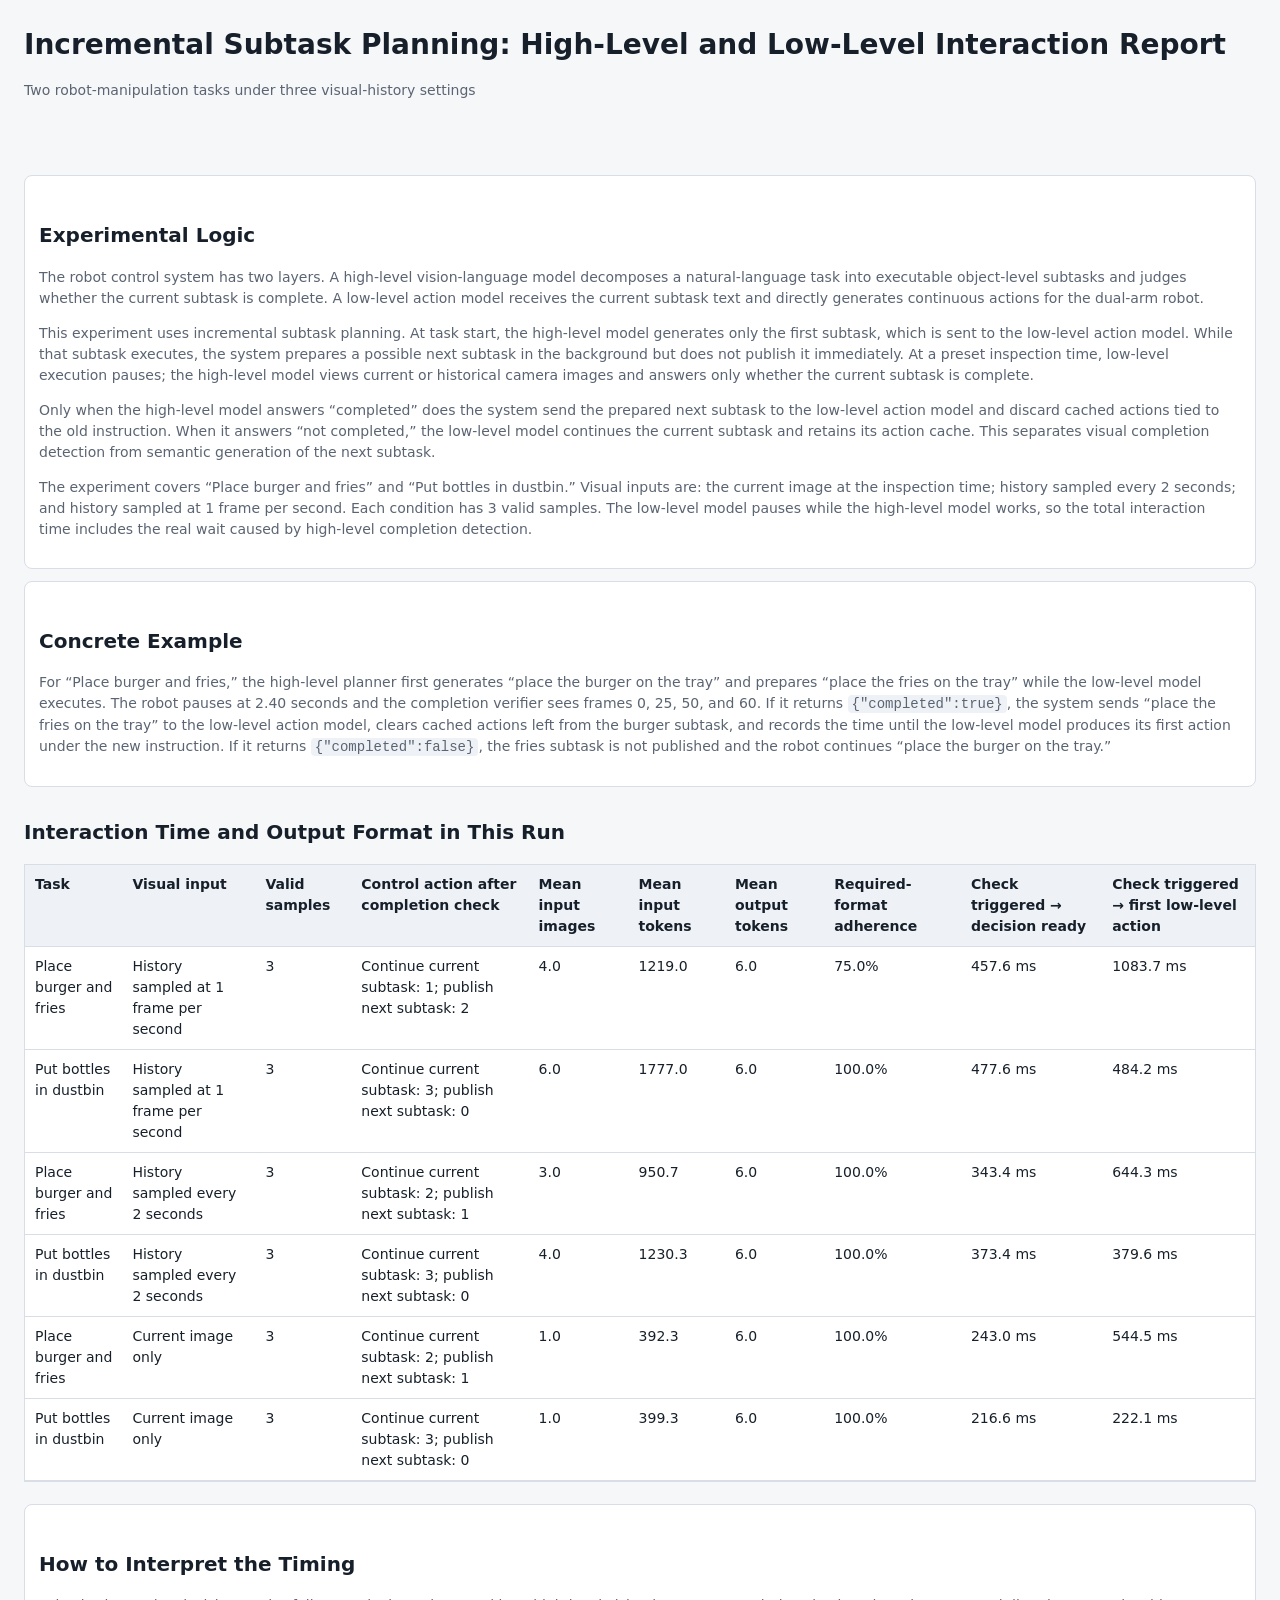
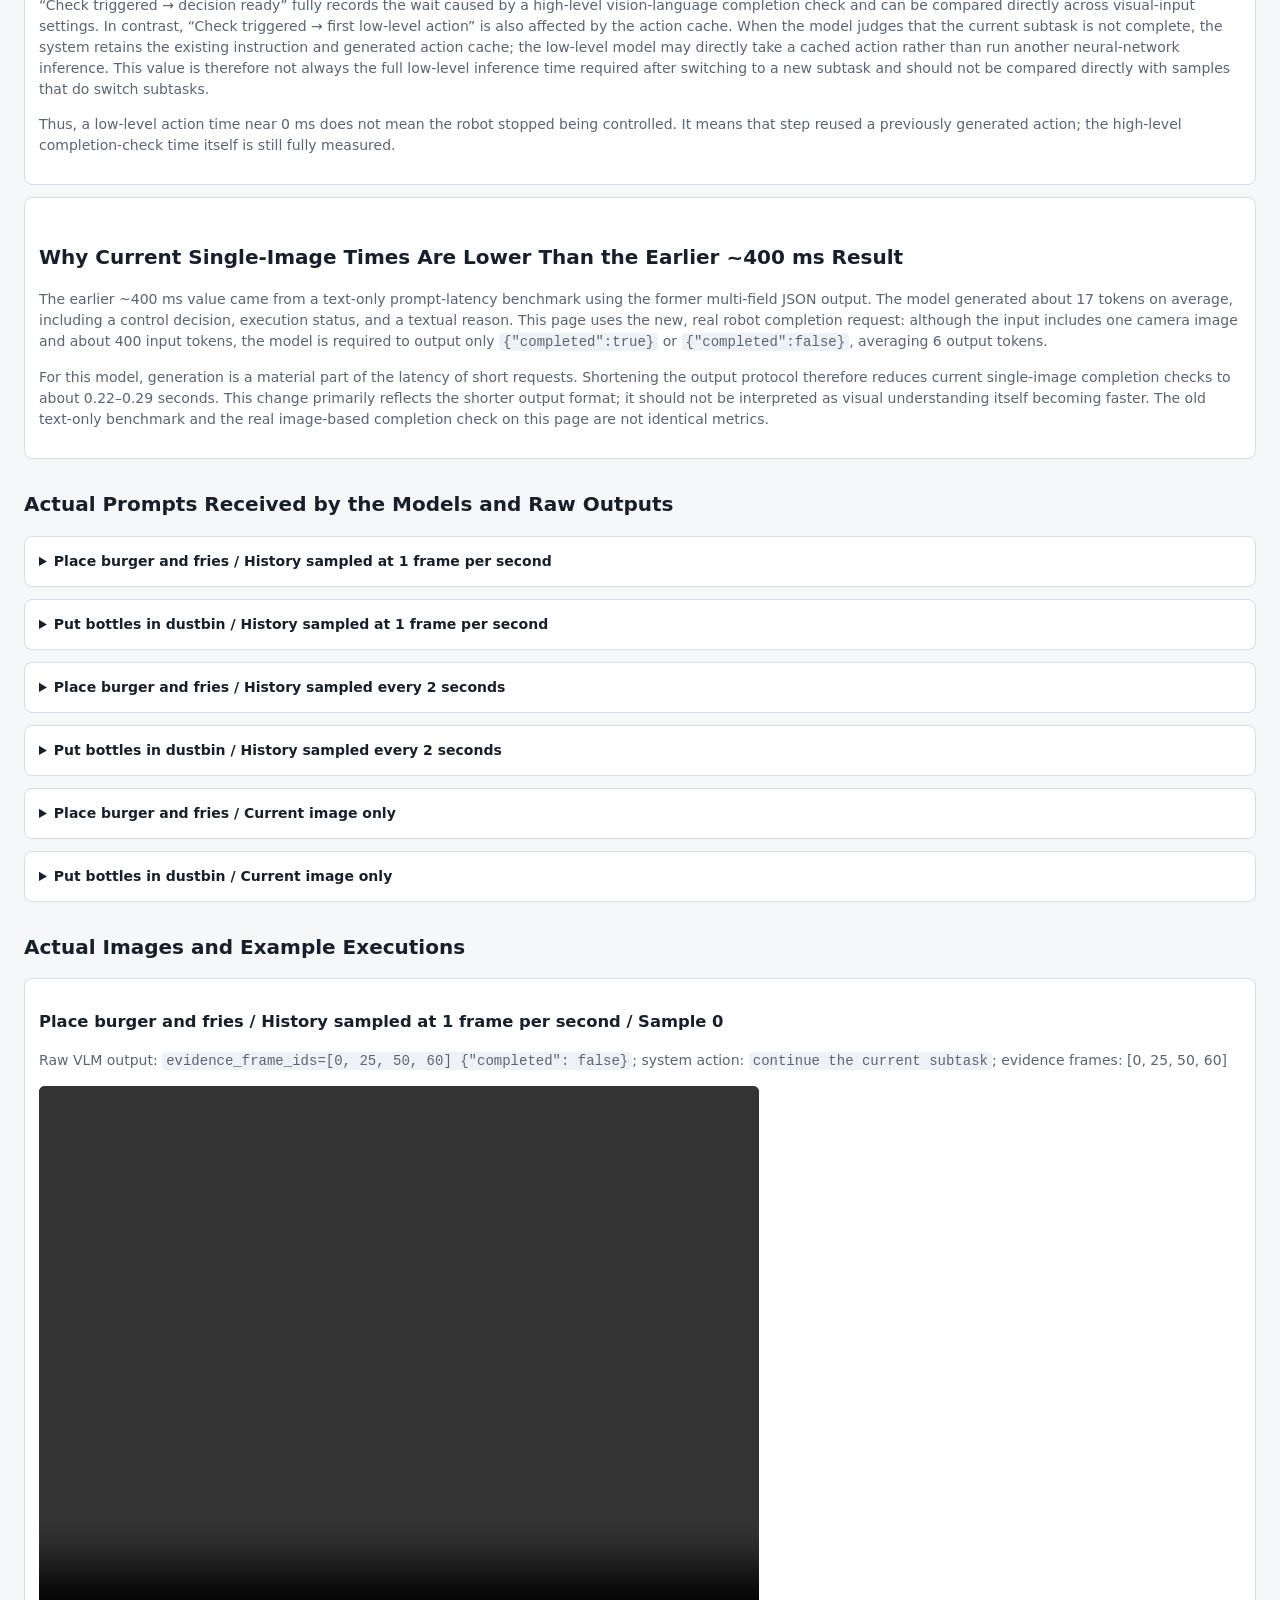
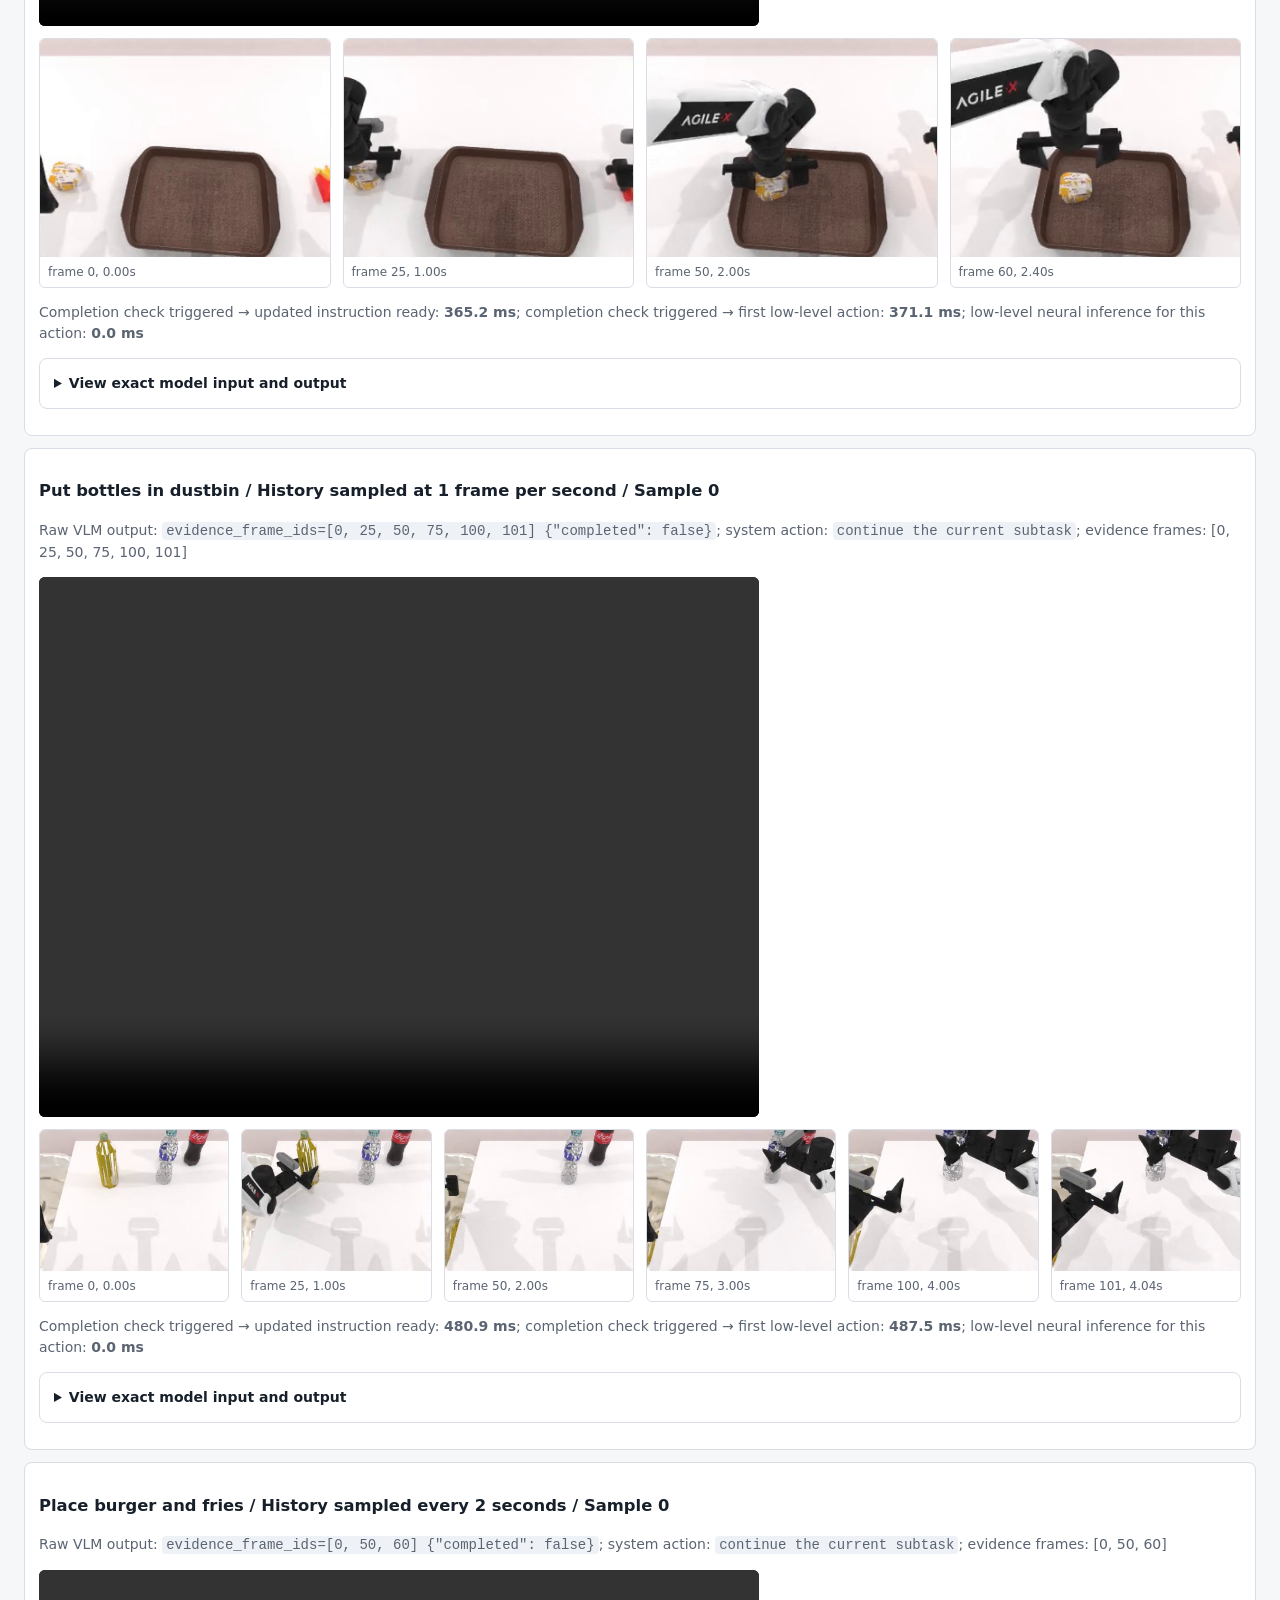
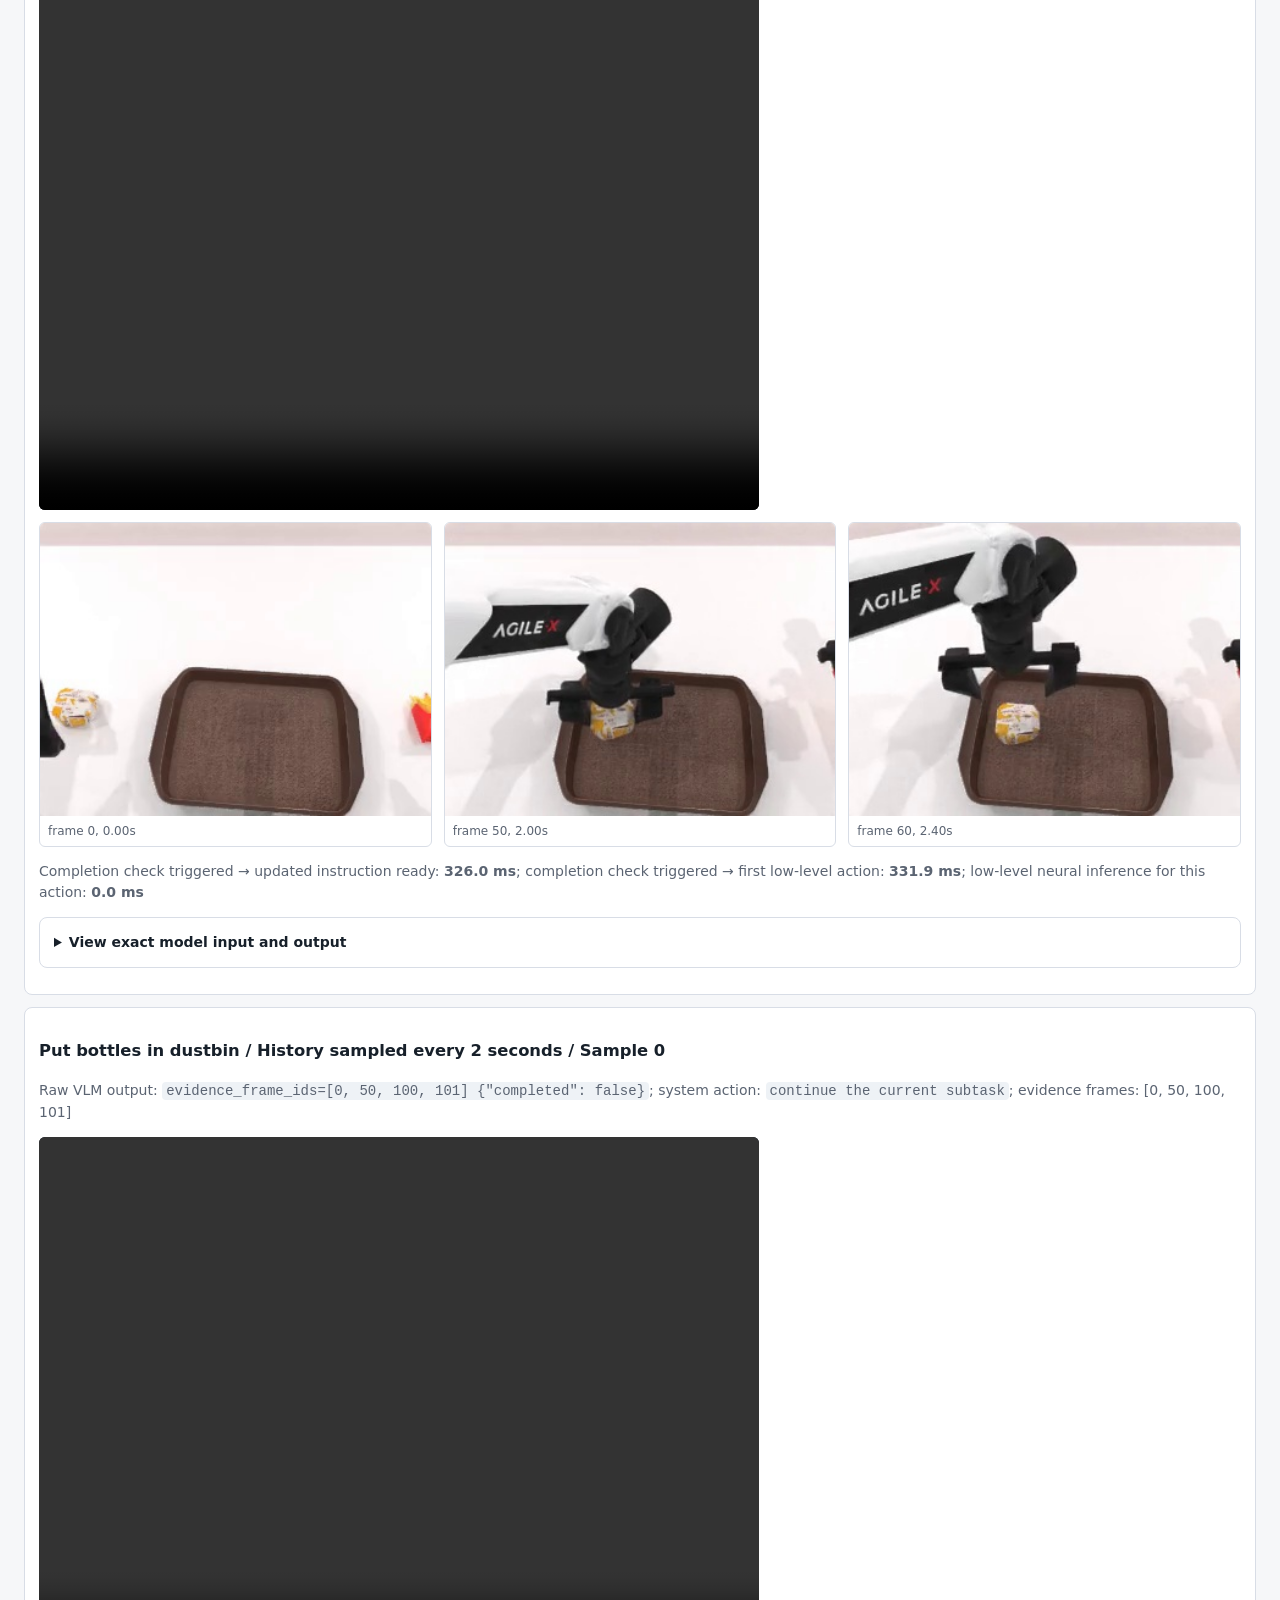
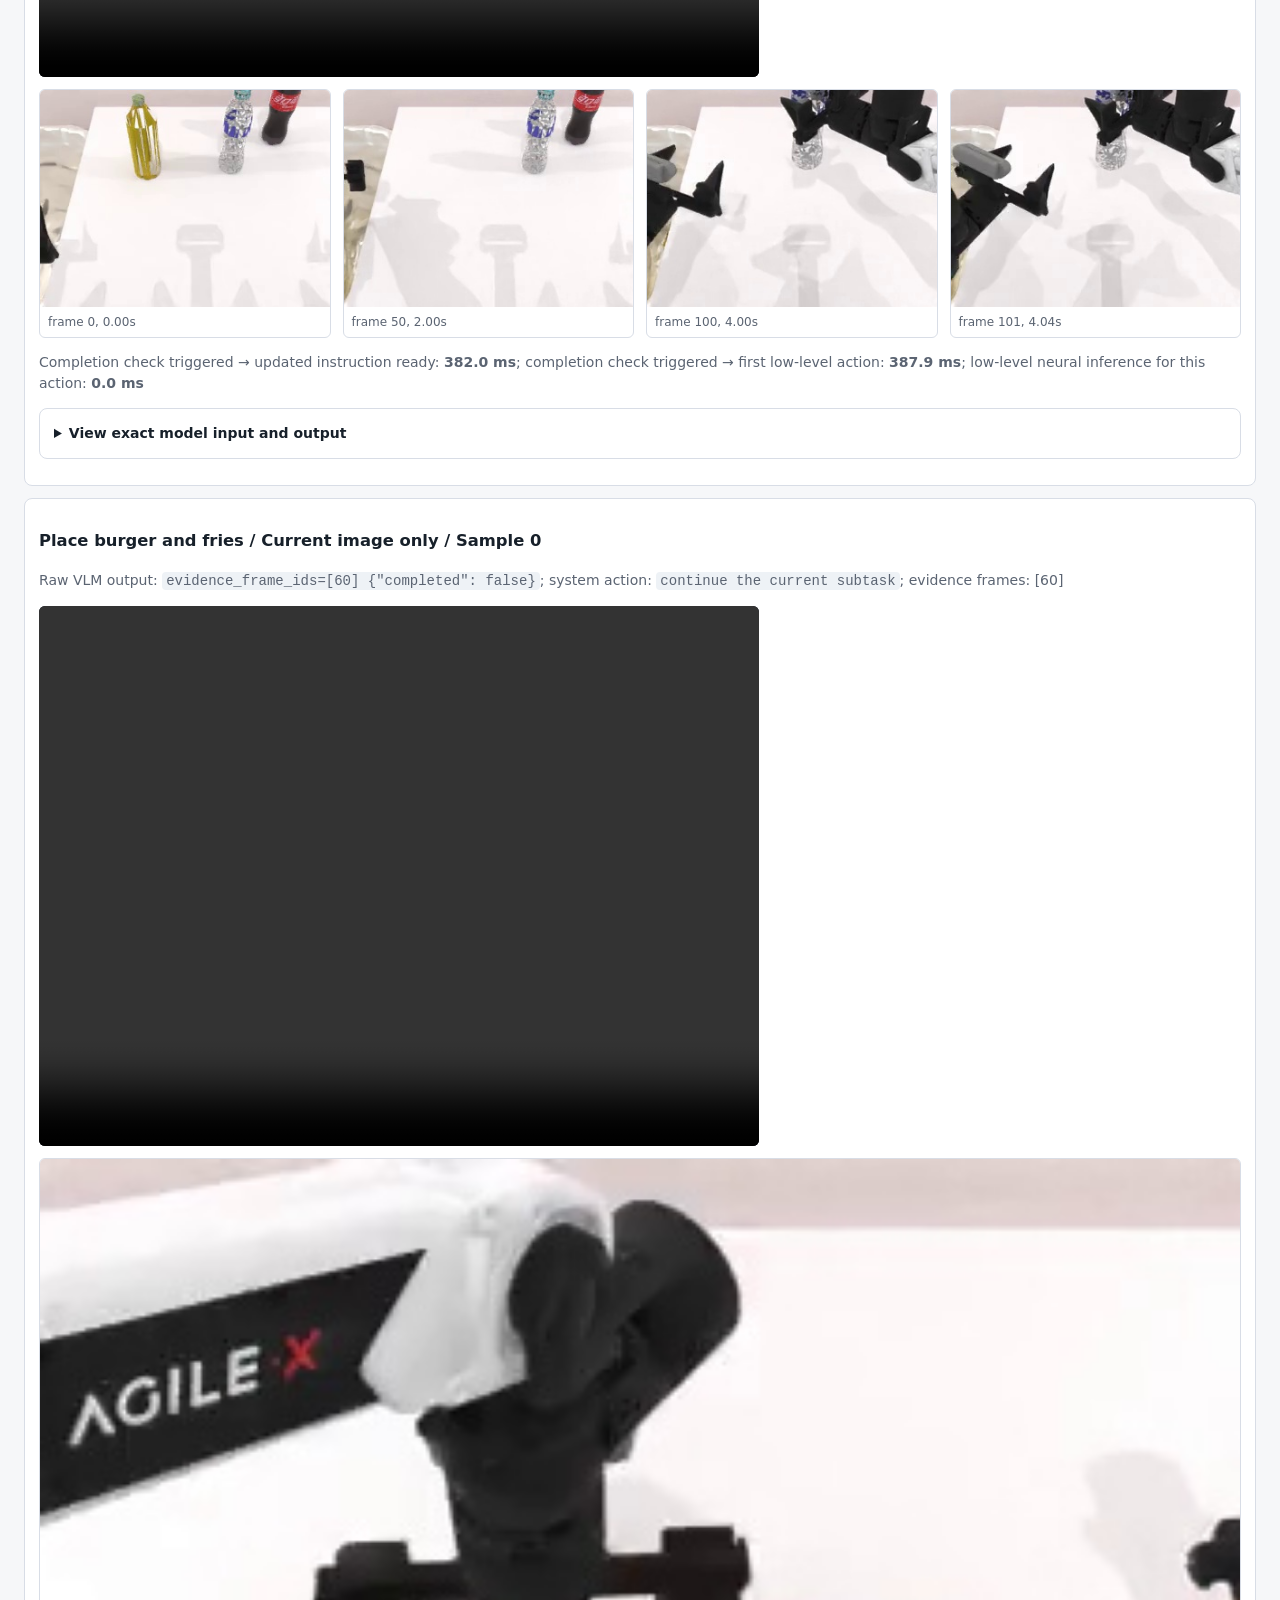
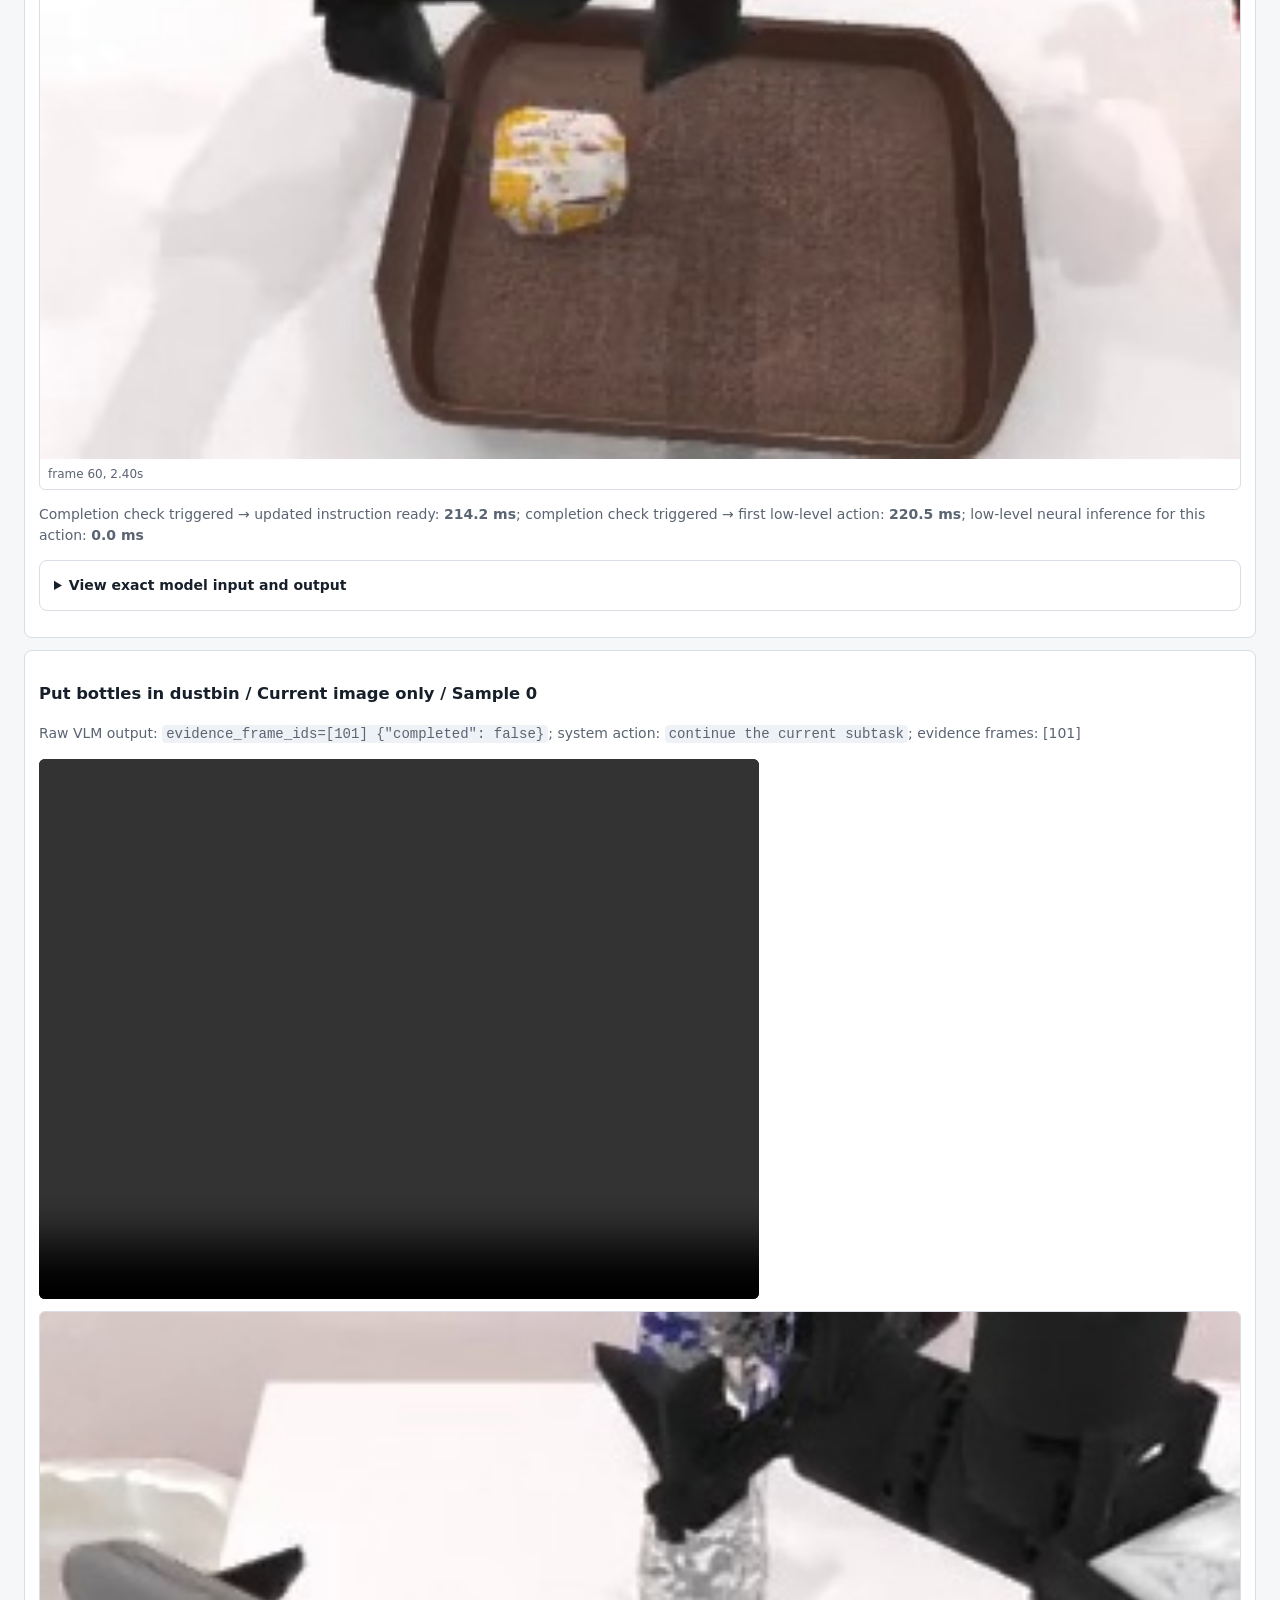
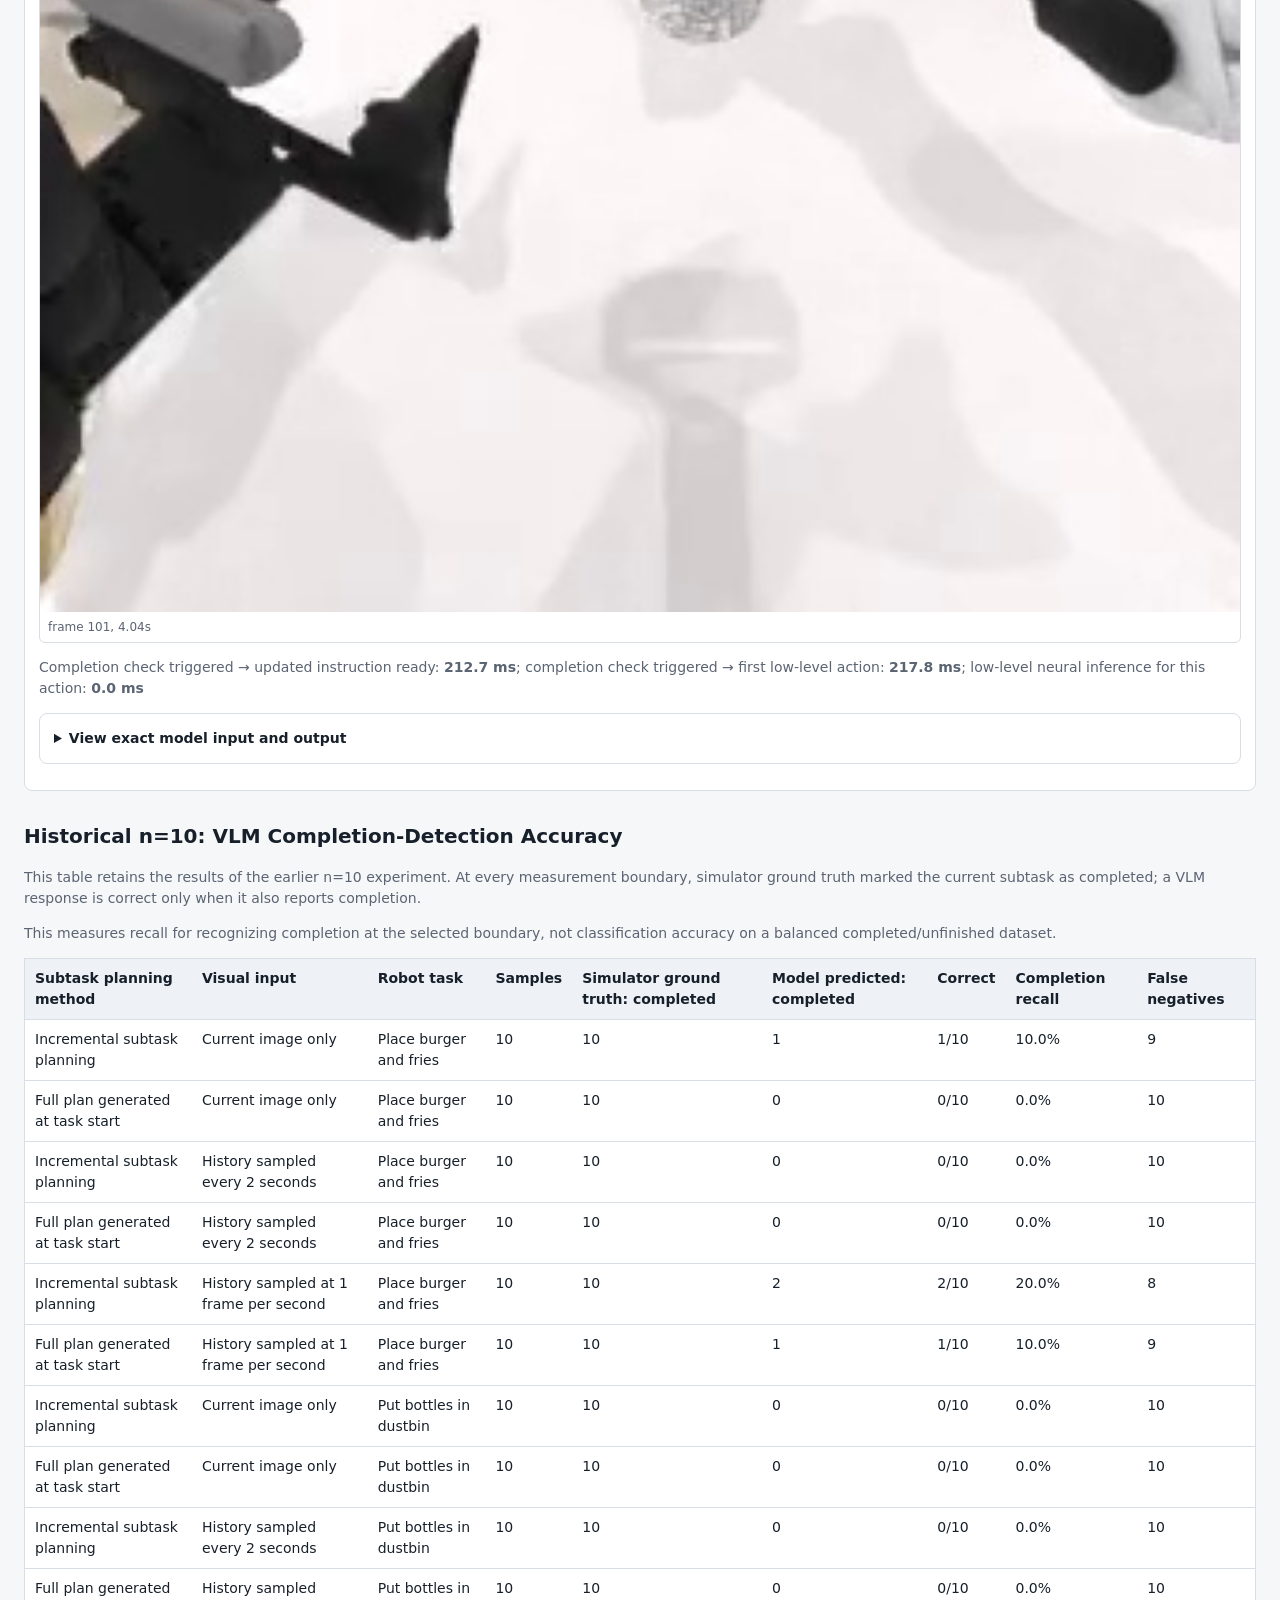
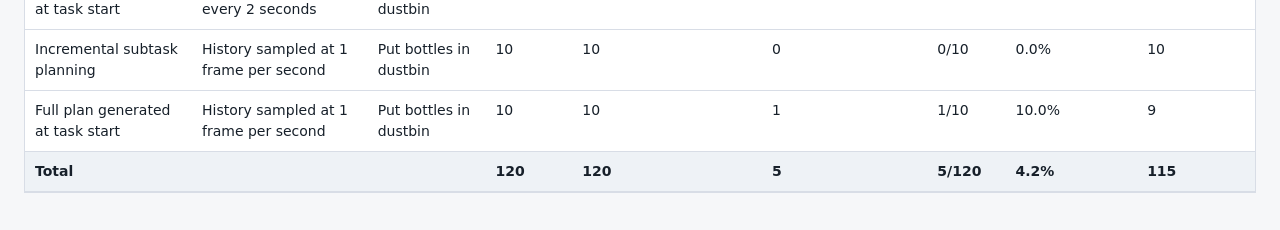
==== commit da8b0323: "Publish visual memory report with rollout videos" ====
--- a/docs/high-level-visual-memory-report/index.html
+++ b/docs/high-level-visual-memory-report/index.html
@@ -9,6 +9,7 @@
 th,td{padding:9px 10px;border-bottom:1px solid var(--line);text-align:left;vertical-align:top} th{background:#eef2f6}
 .note,.example,details{background:var(--panel);border:1px solid var(--line);border-radius:8px;padding:14px;margin:12px 0} summary{cursor:pointer;font-weight:650}
 pre{white-space:pre-wrap;overflow-wrap:anywhere;background:#101828;color:#f2f4f7;border-radius:6px;padding:12px;font-size:12px}
+.example video{display:block;width:min(100%,720px);aspect-ratio:4/3;background:#101828;margin:12px 0;border-radius:6px}
 .frames{display:grid;grid-template-columns:repeat(auto-fit,minmax(190px,1fr));gap:12px} figure{margin:0;border:1px solid var(--line);border-radius:6px;overflow:hidden} img{display:block;width:100%} figcaption{padding:6px 8px;color:var(--muted);font-size:12px}
 code{background:#eef2f6;padding:1px 4px;border-radius:4px}
 @media (max-width:640px){header,main{padding:16px}h1{font-size:24px}th,td{padding:8px;font-size:12px}}
@@ -122,7 +123,7 @@
 {&quot;next_subtask&quot;: string}</pre><h4>Next-subtask planner: raw output</h4><pre>evidence_frame_ids=[]; text_only=true
 {&quot;next_subtask&quot;: &quot;Pick up the bottle with blue highlights and drop it into the simple black garbage bin&quot;}</pre></details>
 <h2>Actual Images and Example Executions</h2><article class='example'><h3>Place burger and fries / History sampled at 1 frame per second / Sample 0</h3><p>Raw VLM output: <code>evidence_frame_ids=[0, 25, 50, 60]
-{&quot;completed&quot;: false}</code>; system action: <code>continue the current subtask</code>; evidence frames: [0, 25, 50, 60]</p><div class='frames'><figure><img src='frames/minimal_next/1hz_next_place_burger_fries_ep0_f0.jpg' alt='Place burger and fries / History sampled at 1 frame per second frame 0'><figcaption>frame 0, 0.00s</figcaption></figure><figure><img src='frames/minimal_next/1hz_next_place_burger_fries_ep0_f25.jpg' alt='Place burger and fries / History sampled at 1 frame per second frame 25'><figcaption>frame 25, 1.00s</figcaption></figure><figure><img src='frames/minimal_next/1hz_next_place_burger_fries_ep0_f50.jpg' alt='Place burger and fries / History sampled at 1 frame per second frame 50'><figcaption>frame 50, 2.00s</figcaption></figure><figure><img src='frames/minimal_next/1hz_next_place_burger_fries_ep0_f60.jpg' alt='Place burger and fries / History sampled at 1 frame per second frame 60'><figcaption>frame 60, 2.40s</figcaption></figure></div><p>Completion check triggered → updated instruction ready: <b>365.2 ms</b>; completion check triggered → first low-level action: <b>371.1 ms</b>; low-level neural inference for this action: <b>0.0 ms</b></p><details><summary>View exact model input and output</summary><p>The following is the exact English input sent to the models and their raw output, retained for reproducibility.</p><h4>Completion verifier: full input</h4><pre>Verify whether the current robot subtask is completed.
+{&quot;completed&quot;: false}</code>; system action: <code>continue the current subtask</code>; evidence frames: [0, 25, 50, 60]</p><video controls playsinline preload='metadata'><source src='assets/rollouts/1hz_next_place_burger_fries_ep0.mp4' type='video/mp4'>Your browser does not support MP4 video playback.</video><div class='frames'><figure><img src='frames/minimal_next/1hz_next_place_burger_fries_ep0_f0.jpg' alt='Place burger and fries / History sampled at 1 frame per second frame 0'><figcaption>frame 0, 0.00s</figcaption></figure><figure><img src='frames/minimal_next/1hz_next_place_burger_fries_ep0_f25.jpg' alt='Place burger and fries / History sampled at 1 frame per second frame 25'><figcaption>frame 25, 1.00s</figcaption></figure><figure><img src='frames/minimal_next/1hz_next_place_burger_fries_ep0_f50.jpg' alt='Place burger and fries / History sampled at 1 frame per second frame 50'><figcaption>frame 50, 2.00s</figcaption></figure><figure><img src='frames/minimal_next/1hz_next_place_burger_fries_ep0_f60.jpg' alt='Place burger and fries / History sampled at 1 frame per second frame 60'><figcaption>frame 60, 2.40s</figcaption></figure></div><p>Completion check triggered → updated instruction ready: <b>365.2 ms</b>; completion check triggered → first low-level action: <b>371.1 ms</b>; low-level neural inference for this action: <b>0.0 ms</b></p><details><summary>View exact model input and output</summary><p>The following is the exact English input sent to the models and their raw output, retained for reproducibility.</p><h4>Completion verifier: full input</h4><pre>Verify whether the current robot subtask is completed.
 Task: Pick up the rounded rectangular hamburg wrap and the Golden fries in red carton box together, then drop on the medium flat tray
 Current subtask: Pick up the rounded rectangular hamburg wrap and the Golden fries in red carton box and place them on the medium flat tray
 Images: 4 accumulated head-camera frames not previously sent to high-level: [0, 25, 50, 60]
@@ -139,7 +140,7 @@
 Return exactly one JSON object and no Markdown:
 {&quot;next_subtask&quot;: string}</pre><h4>Next-subtask planner: raw output</h4><pre>evidence_frame_ids=[]; text_only=true
 {&quot;next_subtask&quot;: &quot;Pick up the rounded rectangular hamburg wrap and place it on the medium flat tray&quot;}</pre></details></article><article class='example'><h3>Put bottles in dustbin / History sampled at 1 frame per second / Sample 0</h3><p>Raw VLM output: <code>evidence_frame_ids=[0, 25, 50, 75, 100, 101]
-{&quot;completed&quot;: false}</code>; system action: <code>continue the current subtask</code>; evidence frames: [0, 25, 50, 75, 100, 101]</p><div class='frames'><figure><img src='frames/minimal_next/1hz_next_put_bottles_dustbin_ep0_f0.jpg' alt='Put bottles in dustbin / History sampled at 1 frame per second frame 0'><figcaption>frame 0, 0.00s</figcaption></figure><figure><img src='frames/minimal_next/1hz_next_put_bottles_dustbin_ep0_f25.jpg' alt='Put bottles in dustbin / History sampled at 1 frame per second frame 25'><figcaption>frame 25, 1.00s</figcaption></figure><figure><img src='frames/minimal_next/1hz_next_put_bottles_dustbin_ep0_f50.jpg' alt='Put bottles in dustbin / History sampled at 1 frame per second frame 50'><figcaption>frame 50, 2.00s</figcaption></figure><figure><img src='frames/minimal_next/1hz_next_put_bottles_dustbin_ep0_f75.jpg' alt='Put bottles in dustbin / History sampled at 1 frame per second frame 75'><figcaption>frame 75, 3.00s</figcaption></figure><figure><img src='frames/minimal_next/1hz_next_put_bottles_dustbin_ep0_f100.jpg' alt='Put bottles in dustbin / History sampled at 1 frame per second frame 100'><figcaption>frame 100, 4.00s</figcaption></figure><figure><img src='frames/minimal_next/1hz_next_put_bottles_dustbin_ep0_f101.jpg' alt='Put bottles in dustbin / History sampled at 1 frame per second frame 101'><figcaption>frame 101, 4.04s</figcaption></figure></div><p>Completion check triggered → updated instruction ready: <b>480.9 ms</b>; completion check triggered → first low-level action: <b>487.5 ms</b>; low-level neural inference for this action: <b>0.0 ms</b></p><details><summary>View exact model input and output</summary><p>The following is the exact English input sent to the models and their raw output, retained for reproducibility.</p><h4>Completion verifier: full input</h4><pre>Verify whether the current robot subtask is completed.
+{&quot;completed&quot;: false}</code>; system action: <code>continue the current subtask</code>; evidence frames: [0, 25, 50, 75, 100, 101]</p><video controls playsinline preload='metadata'><source src='assets/rollouts/1hz_next_put_bottles_dustbin_ep0.mp4' type='video/mp4'>Your browser does not support MP4 video playback.</video><div class='frames'><figure><img src='frames/minimal_next/1hz_next_put_bottles_dustbin_ep0_f0.jpg' alt='Put bottles in dustbin / History sampled at 1 frame per second frame 0'><figcaption>frame 0, 0.00s</figcaption></figure><figure><img src='frames/minimal_next/1hz_next_put_bottles_dustbin_ep0_f25.jpg' alt='Put bottles in dustbin / History sampled at 1 frame per second frame 25'><figcaption>frame 25, 1.00s</figcaption></figure><figure><img src='frames/minimal_next/1hz_next_put_bottles_dustbin_ep0_f50.jpg' alt='Put bottles in dustbin / History sampled at 1 frame per second frame 50'><figcaption>frame 50, 2.00s</figcaption></figure><figure><img src='frames/minimal_next/1hz_next_put_bottles_dustbin_ep0_f75.jpg' alt='Put bottles in dustbin / History sampled at 1 frame per second frame 75'><figcaption>frame 75, 3.00s</figcaption></figure><figure><img src='frames/minimal_next/1hz_next_put_bottles_dustbin_ep0_f100.jpg' alt='Put bottles in dustbin / History sampled at 1 frame per second frame 100'><figcaption>frame 100, 4.00s</figcaption></figure><figure><img src='frames/minimal_next/1hz_next_put_bottles_dustbin_ep0_f101.jpg' alt='Put bottles in dustbin / History sampled at 1 frame per second frame 101'><figcaption>frame 101, 4.04s</figcaption></figure></div><p>Completion check triggered → updated instruction ready: <b>480.9 ms</b>; completion check triggered → first low-level action: <b>487.5 ms</b>; low-level neural inference for this action: <b>0.0 ms</b></p><details><summary>View exact model input and output</summary><p>The following is the exact English input sent to the models and their raw output, retained for reproducibility.</p><h4>Completion verifier: full input</h4><pre>Verify whether the current robot subtask is completed.
 Task: Move the plastic bottle with two distinct parts, the bottle with blue highlights, and the plastic bottle with ridges near bottom into the curved rectangular trash can on the left of the table.
 Current subtask: Move the plastic bottle with two distinct parts into the curved rectangular trash can on the left of the table.
 Images: 6 accumulated head-camera frames not previously sent to high-level: [0, 25, 50, 75, 100, 101]
@@ -156,7 +157,7 @@
 Return exactly one JSON object and no Markdown:
 {&quot;next_subtask&quot;: string}</pre><h4>Next-subtask planner: raw output</h4><pre>evidence_frame_ids=[]; text_only=true
 {&quot;next_subtask&quot;: &quot;Move the bottle with blue highlights into the curved rectangular trash can on the left of the table.&quot;}</pre></details></article><article class='example'><h3>Place burger and fries / History sampled every 2 seconds / Sample 0</h3><p>Raw VLM output: <code>evidence_frame_ids=[0, 50, 60]
-{&quot;completed&quot;: false}</code>; system action: <code>continue the current subtask</code>; evidence frames: [0, 50, 60]</p><div class='frames'><figure><img src='frames/minimal_next/2s_next_place_burger_fries_ep0_f0.jpg' alt='Place burger and fries / History sampled every 2 seconds frame 0'><figcaption>frame 0, 0.00s</figcaption></figure><figure><img src='frames/minimal_next/2s_next_place_burger_fries_ep0_f50.jpg' alt='Place burger and fries / History sampled every 2 seconds frame 50'><figcaption>frame 50, 2.00s</figcaption></figure><figure><img src='frames/minimal_next/2s_next_place_burger_fries_ep0_f60.jpg' alt='Place burger and fries / History sampled every 2 seconds frame 60'><figcaption>frame 60, 2.40s</figcaption></figure></div><p>Completion check triggered → updated instruction ready: <b>326.0 ms</b>; completion check triggered → first low-level action: <b>331.9 ms</b>; low-level neural inference for this action: <b>0.0 ms</b></p><details><summary>View exact model input and output</summary><p>The following is the exact English input sent to the models and their raw output, retained for reproducibility.</p><h4>Completion verifier: full input</h4><pre>Verify whether the current robot subtask is completed.
+{&quot;completed&quot;: false}</code>; system action: <code>continue the current subtask</code>; evidence frames: [0, 50, 60]</p><video controls playsinline preload='metadata'><source src='assets/rollouts/2s_next_place_burger_fries_ep0.mp4' type='video/mp4'>Your browser does not support MP4 video playback.</video><div class='frames'><figure><img src='frames/minimal_next/2s_next_place_burger_fries_ep0_f0.jpg' alt='Place burger and fries / History sampled every 2 seconds frame 0'><figcaption>frame 0, 0.00s</figcaption></figure><figure><img src='frames/minimal_next/2s_next_place_burger_fries_ep0_f50.jpg' alt='Place burger and fries / History sampled every 2 seconds frame 50'><figcaption>frame 50, 2.00s</figcaption></figure><figure><img src='frames/minimal_next/2s_next_place_burger_fries_ep0_f60.jpg' alt='Place burger and fries / History sampled every 2 seconds frame 60'><figcaption>frame 60, 2.40s</figcaption></figure></div><p>Completion check triggered → updated instruction ready: <b>326.0 ms</b>; completion check triggered → first low-level action: <b>331.9 ms</b>; low-level neural inference for this action: <b>0.0 ms</b></p><details><summary>View exact model input and output</summary><p>The following is the exact English input sent to the models and their raw output, retained for reproducibility.</p><h4>Completion verifier: full input</h4><pre>Verify whether the current robot subtask is completed.
 Task: Pick up the rounded rectangular hamburg wrap and the Crispy potato fries with red box and place them on the flat brown serving tray.
 Current subtask: Pick up the rounded rectangular hamburg wrap and place it on the flat brown serving tray
 Images: 3 accumulated head-camera frames not previously sent to high-level: [0, 50, 60]
@@ -173,7 +174,7 @@
 Return exactly one JSON object and no Markdown:
 {&quot;next_subtask&quot;: string}</pre><h4>Next-subtask planner: raw output</h4><pre>evidence_frame_ids=[]; text_only=true
 {&quot;next_subtask&quot;: &quot;Pick up the Crispy potato fries with red box and place them on the flat brown serving tray&quot;}</pre></details></article><article class='example'><h3>Put bottles in dustbin / History sampled every 2 seconds / Sample 0</h3><p>Raw VLM output: <code>evidence_frame_ids=[0, 50, 100, 101]
-{&quot;completed&quot;: false}</code>; system action: <code>continue the current subtask</code>; evidence frames: [0, 50, 100, 101]</p><div class='frames'><figure><img src='frames/minimal_next/2s_next_put_bottles_dustbin_ep0_f0.jpg' alt='Put bottles in dustbin / History sampled every 2 seconds frame 0'><figcaption>frame 0, 0.00s</figcaption></figure><figure><img src='frames/minimal_next/2s_next_put_bottles_dustbin_ep0_f50.jpg' alt='Put bottles in dustbin / History sampled every 2 seconds frame 50'><figcaption>frame 50, 2.00s</figcaption></figure><figure><img src='frames/minimal_next/2s_next_put_bottles_dustbin_ep0_f100.jpg' alt='Put bottles in dustbin / History sampled every 2 seconds frame 100'><figcaption>frame 100, 4.00s</figcaption></figure><figure><img src='frames/minimal_next/2s_next_put_bottles_dustbin_ep0_f101.jpg' alt='Put bottles in dustbin / History sampled every 2 seconds frame 101'><figcaption>frame 101, 4.04s</figcaption></figure></div><p>Completion check triggered → updated instruction ready: <b>382.0 ms</b>; completion check triggered → first low-level action: <b>387.9 ms</b>; low-level neural inference for this action: <b>0.0 ms</b></p><details><summary>View exact model input and output</summary><p>The following is the exact English input sent to the models and their raw output, retained for reproducibility.</p><h4>Completion verifier: full input</h4><pre>Verify whether the current robot subtask is completed.
+{&quot;completed&quot;: false}</code>; system action: <code>continue the current subtask</code>; evidence frames: [0, 50, 100, 101]</p><video controls playsinline preload='metadata'><source src='assets/rollouts/2s_next_put_bottles_dustbin_ep0.mp4' type='video/mp4'>Your browser does not support MP4 video playback.</video><div class='frames'><figure><img src='frames/minimal_next/2s_next_put_bottles_dustbin_ep0_f0.jpg' alt='Put bottles in dustbin / History sampled every 2 seconds frame 0'><figcaption>frame 0, 0.00s</figcaption></figure><figure><img src='frames/minimal_next/2s_next_put_bottles_dustbin_ep0_f50.jpg' alt='Put bottles in dustbin / History sampled every 2 seconds frame 50'><figcaption>frame 50, 2.00s</figcaption></figure><figure><img src='frames/minimal_next/2s_next_put_bottles_dustbin_ep0_f100.jpg' alt='Put bottles in dustbin / History sampled every 2 seconds frame 100'><figcaption>frame 100, 4.00s</figcaption></figure><figure><img src='frames/minimal_next/2s_next_put_bottles_dustbin_ep0_f101.jpg' alt='Put bottles in dustbin / History sampled every 2 seconds frame 101'><figcaption>frame 101, 4.04s</figcaption></figure></div><p>Completion check triggered → updated instruction ready: <b>382.0 ms</b>; completion check triggered → first low-level action: <b>387.9 ms</b>; low-level neural inference for this action: <b>0.0 ms</b></p><details><summary>View exact model input and output</summary><p>The following is the exact English input sent to the models and their raw output, retained for reproducibility.</p><h4>Completion verifier: full input</h4><pre>Verify whether the current robot subtask is completed.
 Task: Pick up the plastic bottle with two distinct parts and drop it into the simple black garbage bin, do the same for the bottle with blue highlights and the bottle with red screw cap.
 Current subtask: Pick up the plastic bottle with two distinct parts and drop it into the simple black garbage bin
 Images: 4 accumulated head-camera frames not previously sent to high-level: [0, 50, 100, 101]
@@ -190,7 +191,7 @@
 Return exactly one JSON object and no Markdown:
 {&quot;next_subtask&quot;: string}</pre><h4>Next-subtask planner: raw output</h4><pre>evidence_frame_ids=[]; text_only=true
 {&quot;next_subtask&quot;: &quot;Pick up the bottle with blue highlights and drop it into the simple black garbage bin&quot;}</pre></details></article><article class='example'><h3>Place burger and fries / Current image only / Sample 0</h3><p>Raw VLM output: <code>evidence_frame_ids=[60]
-{&quot;completed&quot;: false}</code>; system action: <code>continue the current subtask</code>; evidence frames: [60]</p><div class='frames'><figure><img src='frames/minimal_next/single_next_place_burger_fries_ep0_f60.jpg' alt='Place burger and fries / Current image only frame 60'><figcaption>frame 60, 2.40s</figcaption></figure></div><p>Completion check triggered → updated instruction ready: <b>214.2 ms</b>; completion check triggered → first low-level action: <b>220.5 ms</b>; low-level neural inference for this action: <b>0.0 ms</b></p><details><summary>View exact model input and output</summary><p>The following is the exact English input sent to the models and their raw output, retained for reproducibility.</p><h4>Completion verifier: full input</h4><pre>Verify whether the current robot subtask is completed.
+{&quot;completed&quot;: false}</code>; system action: <code>continue the current subtask</code>; evidence frames: [60]</p><video controls playsinline preload='metadata'><source src='assets/rollouts/single_next_place_burger_fries_ep0.mp4' type='video/mp4'>Your browser does not support MP4 video playback.</video><div class='frames'><figure><img src='frames/minimal_next/single_next_place_burger_fries_ep0_f60.jpg' alt='Place burger and fries / Current image only frame 60'><figcaption>frame 60, 2.40s</figcaption></figure></div><p>Completion check triggered → updated instruction ready: <b>214.2 ms</b>; completion check triggered → first low-level action: <b>220.5 ms</b>; low-level neural inference for this action: <b>0.0 ms</b></p><details><summary>View exact model input and output</summary><p>The following is the exact English input sent to the models and their raw output, retained for reproducibility.</p><h4>Completion verifier: full input</h4><pre>Verify whether the current robot subtask is completed.
 Task: Pick up the hamburg with uneven white surface and the Crispy potato fries with red box and place them on the flat brown serving tray.
 Current subtask: Pick up the hamburg with uneven white surface and place it on the flat brown serving tray
 Images: one current head-camera frame
@@ -207,7 +208,7 @@
 Return exactly one JSON object and no Markdown:
 {&quot;next_subtask&quot;: string}</pre><h4>Next-subtask planner: raw output</h4><pre>evidence_frame_ids=[]; text_only=true
 {&quot;next_subtask&quot;: &quot;Pick up the Crispy potato fries with red box and place them on the flat brown serving tray&quot;}</pre></details></article><article class='example'><h3>Put bottles in dustbin / Current image only / Sample 0</h3><p>Raw VLM output: <code>evidence_frame_ids=[101]
-{&quot;completed&quot;: false}</code>; system action: <code>continue the current subtask</code>; evidence frames: [101]</p><div class='frames'><figure><img src='frames/minimal_next/single_next_put_bottles_dustbin_ep0_f101.jpg' alt='Put bottles in dustbin / Current image only frame 101'><figcaption>frame 101, 4.04s</figcaption></figure></div><p>Completion check triggered → updated instruction ready: <b>212.7 ms</b>; completion check triggered → first low-level action: <b>217.8 ms</b>; low-level neural inference for this action: <b>0.0 ms</b></p><details><summary>View exact model input and output</summary><p>The following is the exact English input sent to the models and their raw output, retained for reproducibility.</p><h4>Completion verifier: full input</h4><pre>Verify whether the current robot subtask is completed.
+{&quot;completed&quot;: false}</code>; system action: <code>continue the current subtask</code>; evidence frames: [101]</p><video controls playsinline preload='metadata'><source src='assets/rollouts/single_next_put_bottles_dustbin_ep0.mp4' type='video/mp4'>Your browser does not support MP4 video playback.</video><div class='frames'><figure><img src='frames/minimal_next/single_next_put_bottles_dustbin_ep0_f101.jpg' alt='Put bottles in dustbin / Current image only frame 101'><figcaption>frame 101, 4.04s</figcaption></figure></div><p>Completion check triggered → updated instruction ready: <b>212.7 ms</b>; completion check triggered → first low-level action: <b>217.8 ms</b>; low-level neural inference for this action: <b>0.0 ms</b></p><details><summary>View exact model input and output</summary><p>The following is the exact English input sent to the models and their raw output, retained for reproducibility.</p><h4>Completion verifier: full input</h4><pre>Verify whether the current robot subtask is completed.
 Task: Pick up the yellow plastic bottle, drop it into the simple black garbage bin, then repeat for the bottle with blue highlights and the medium black bottle.
 Current subtask: Pick up the yellow plastic bottle and drop it into the simple black garbage bin
 Images: one current head-camera frame
